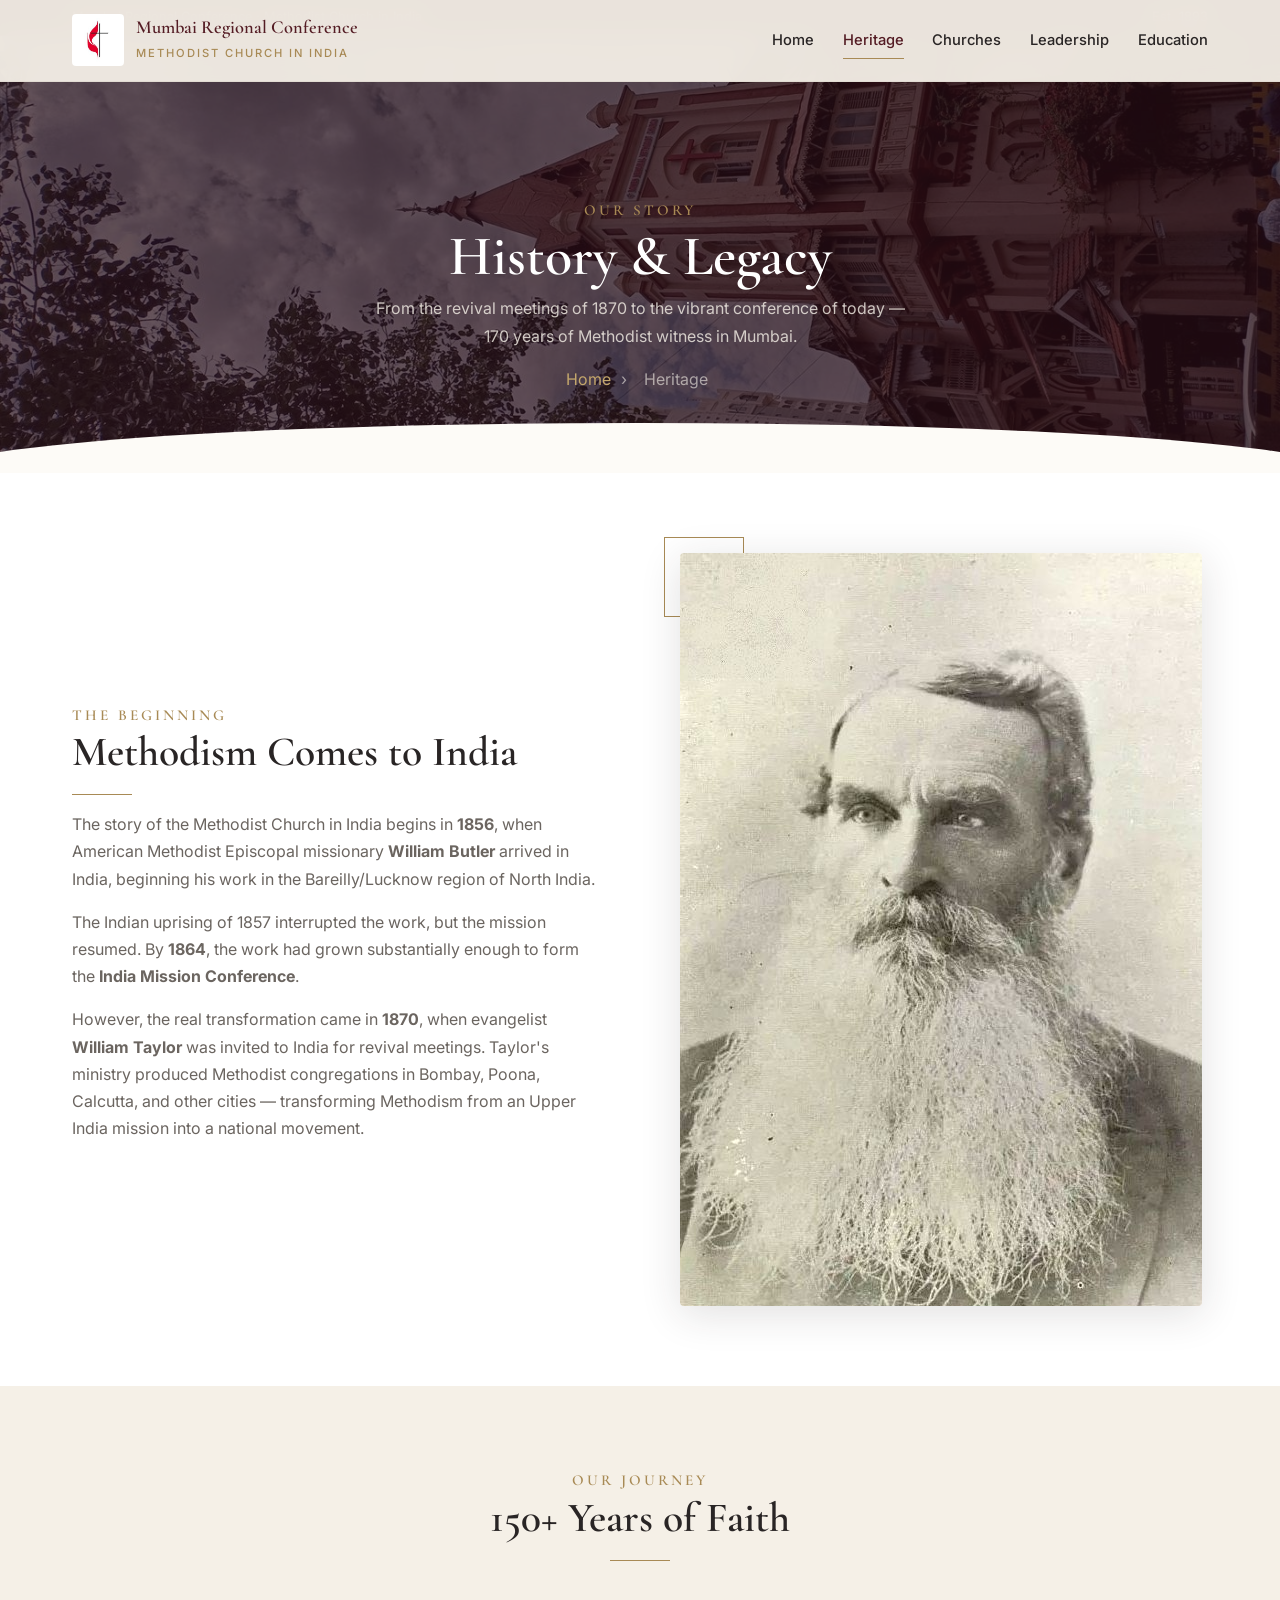
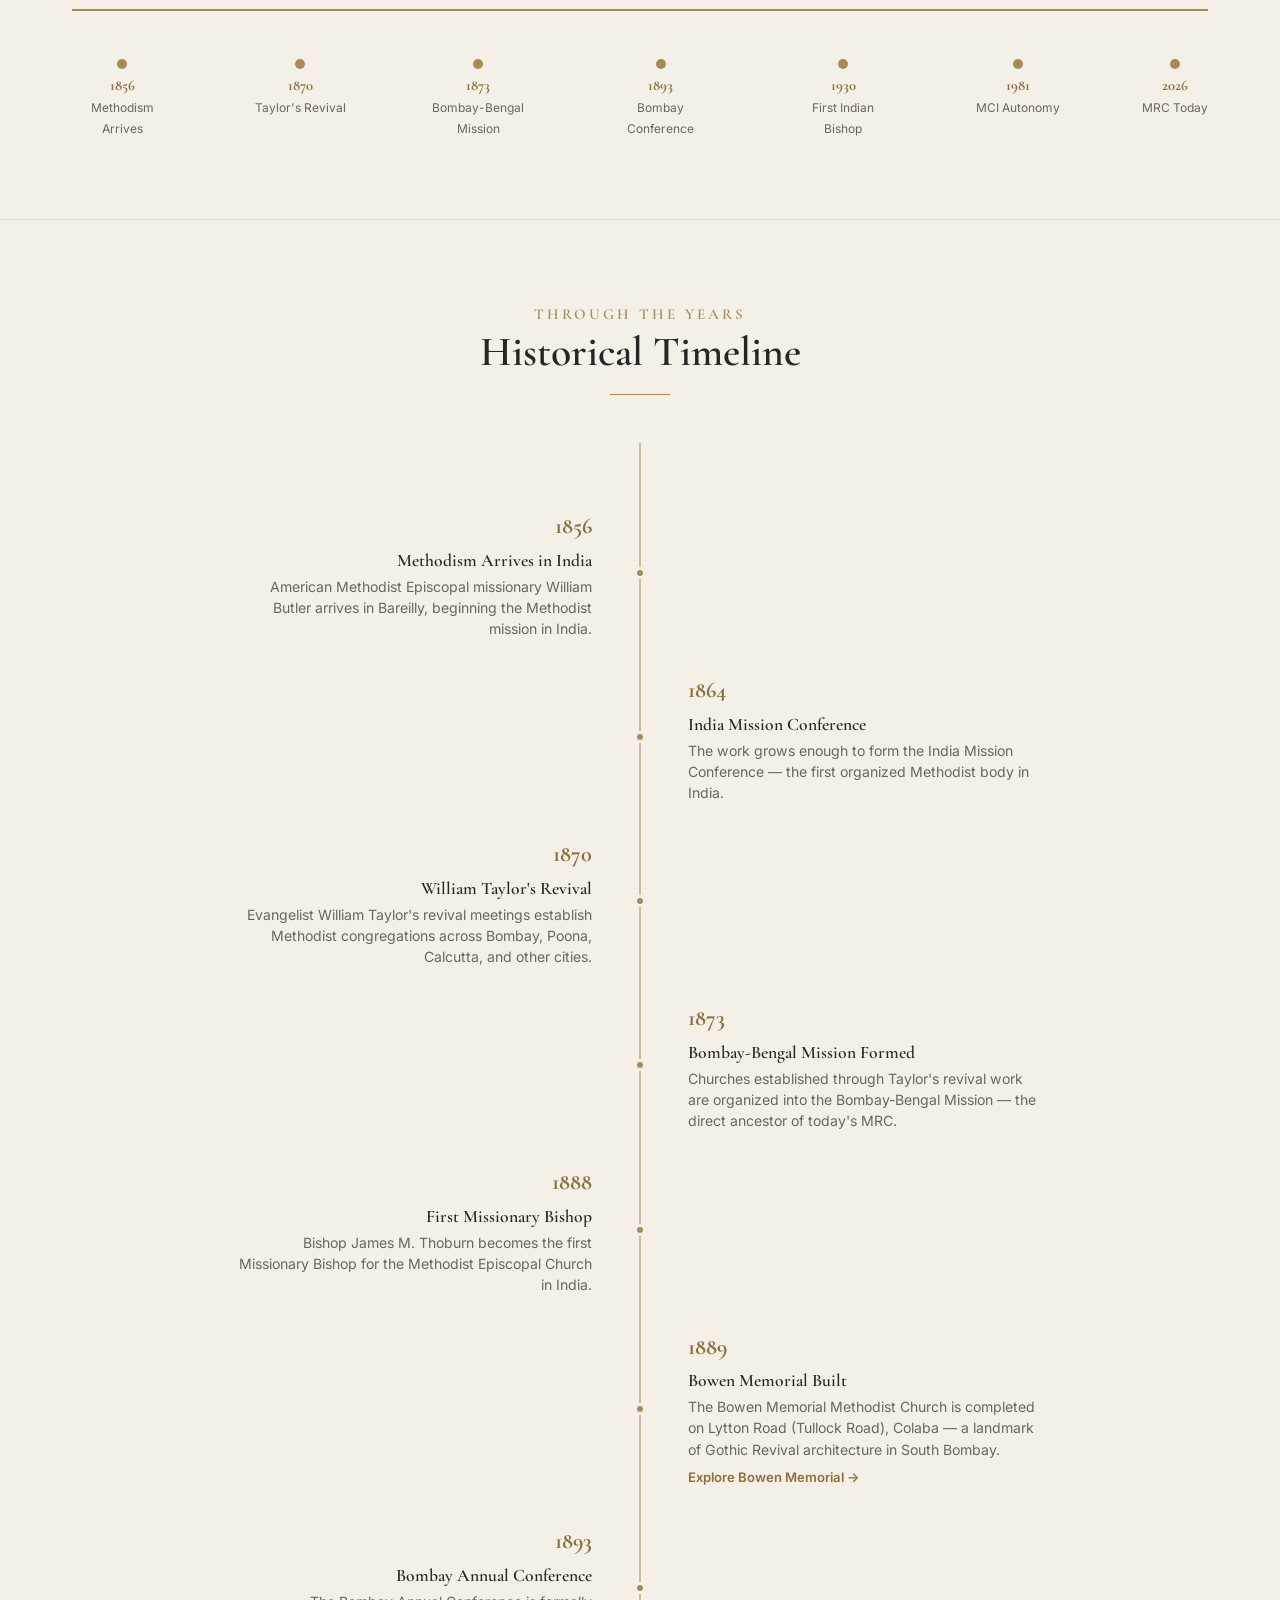
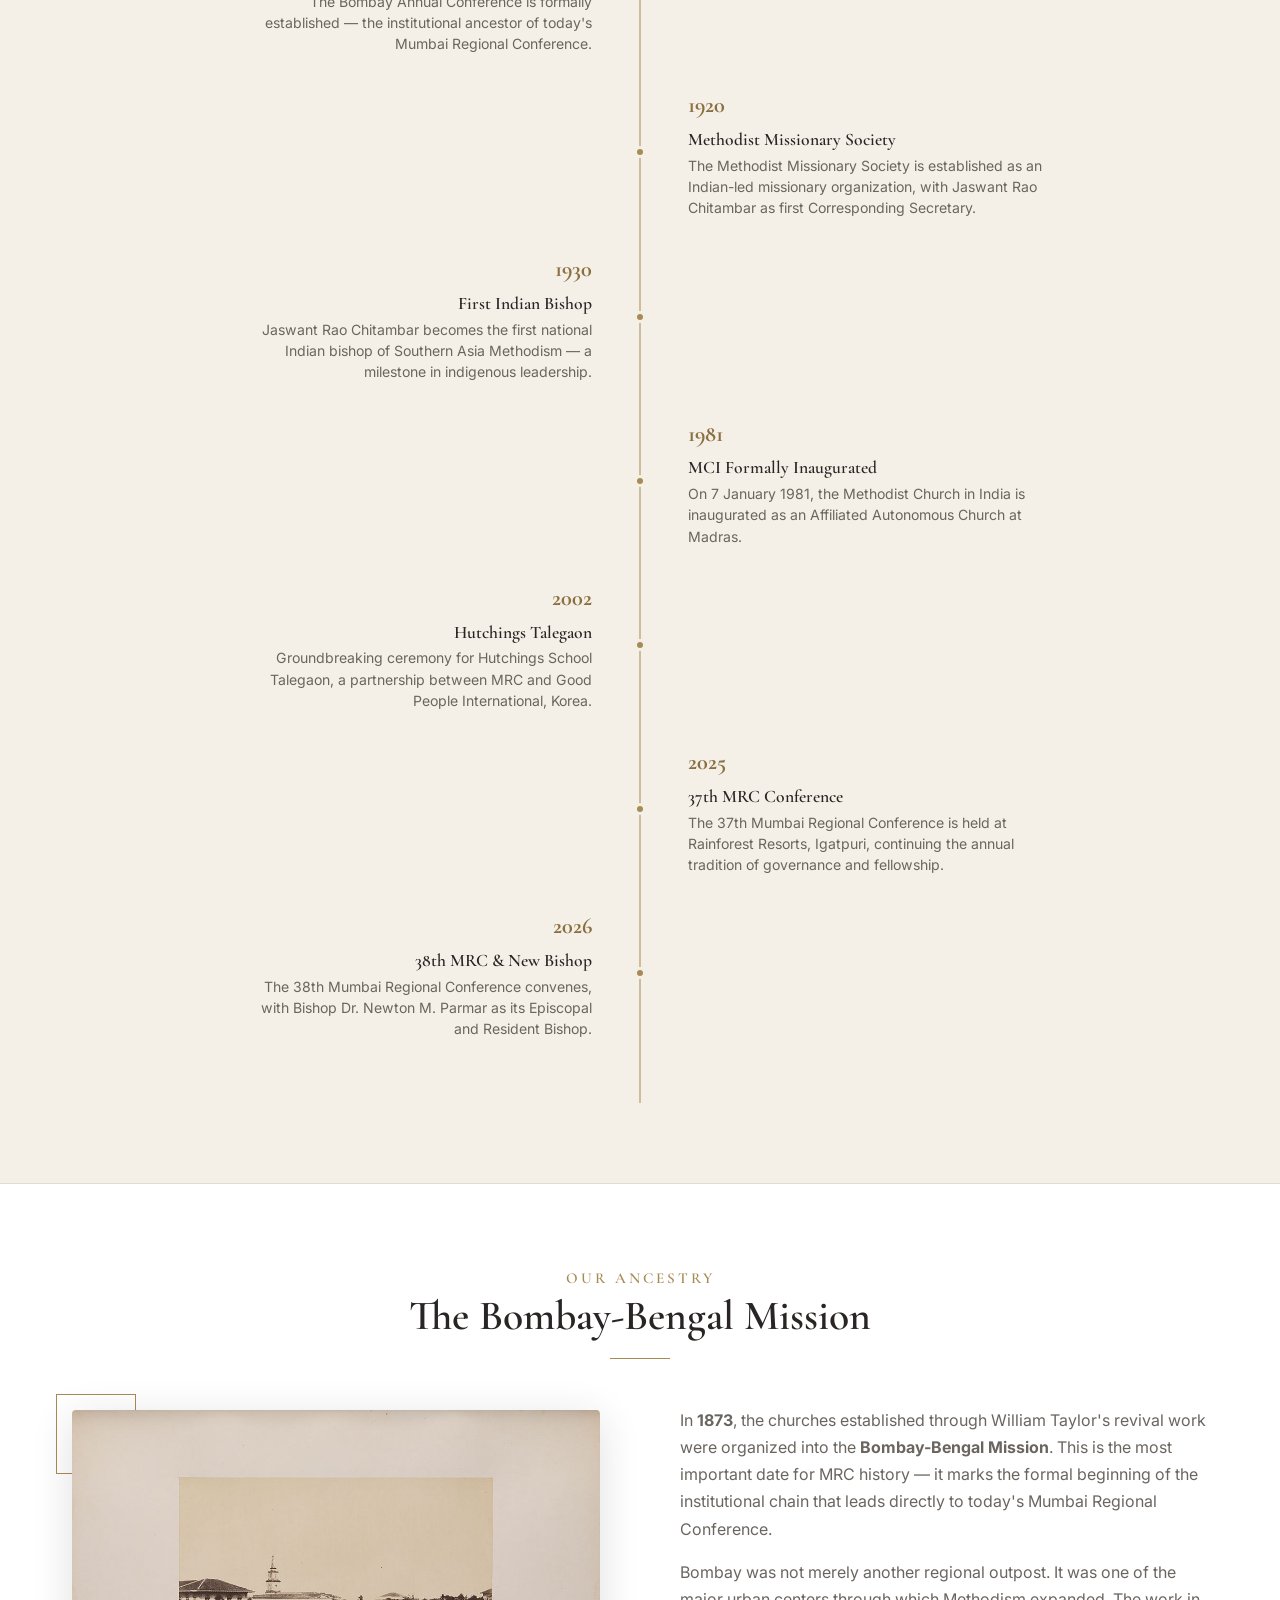
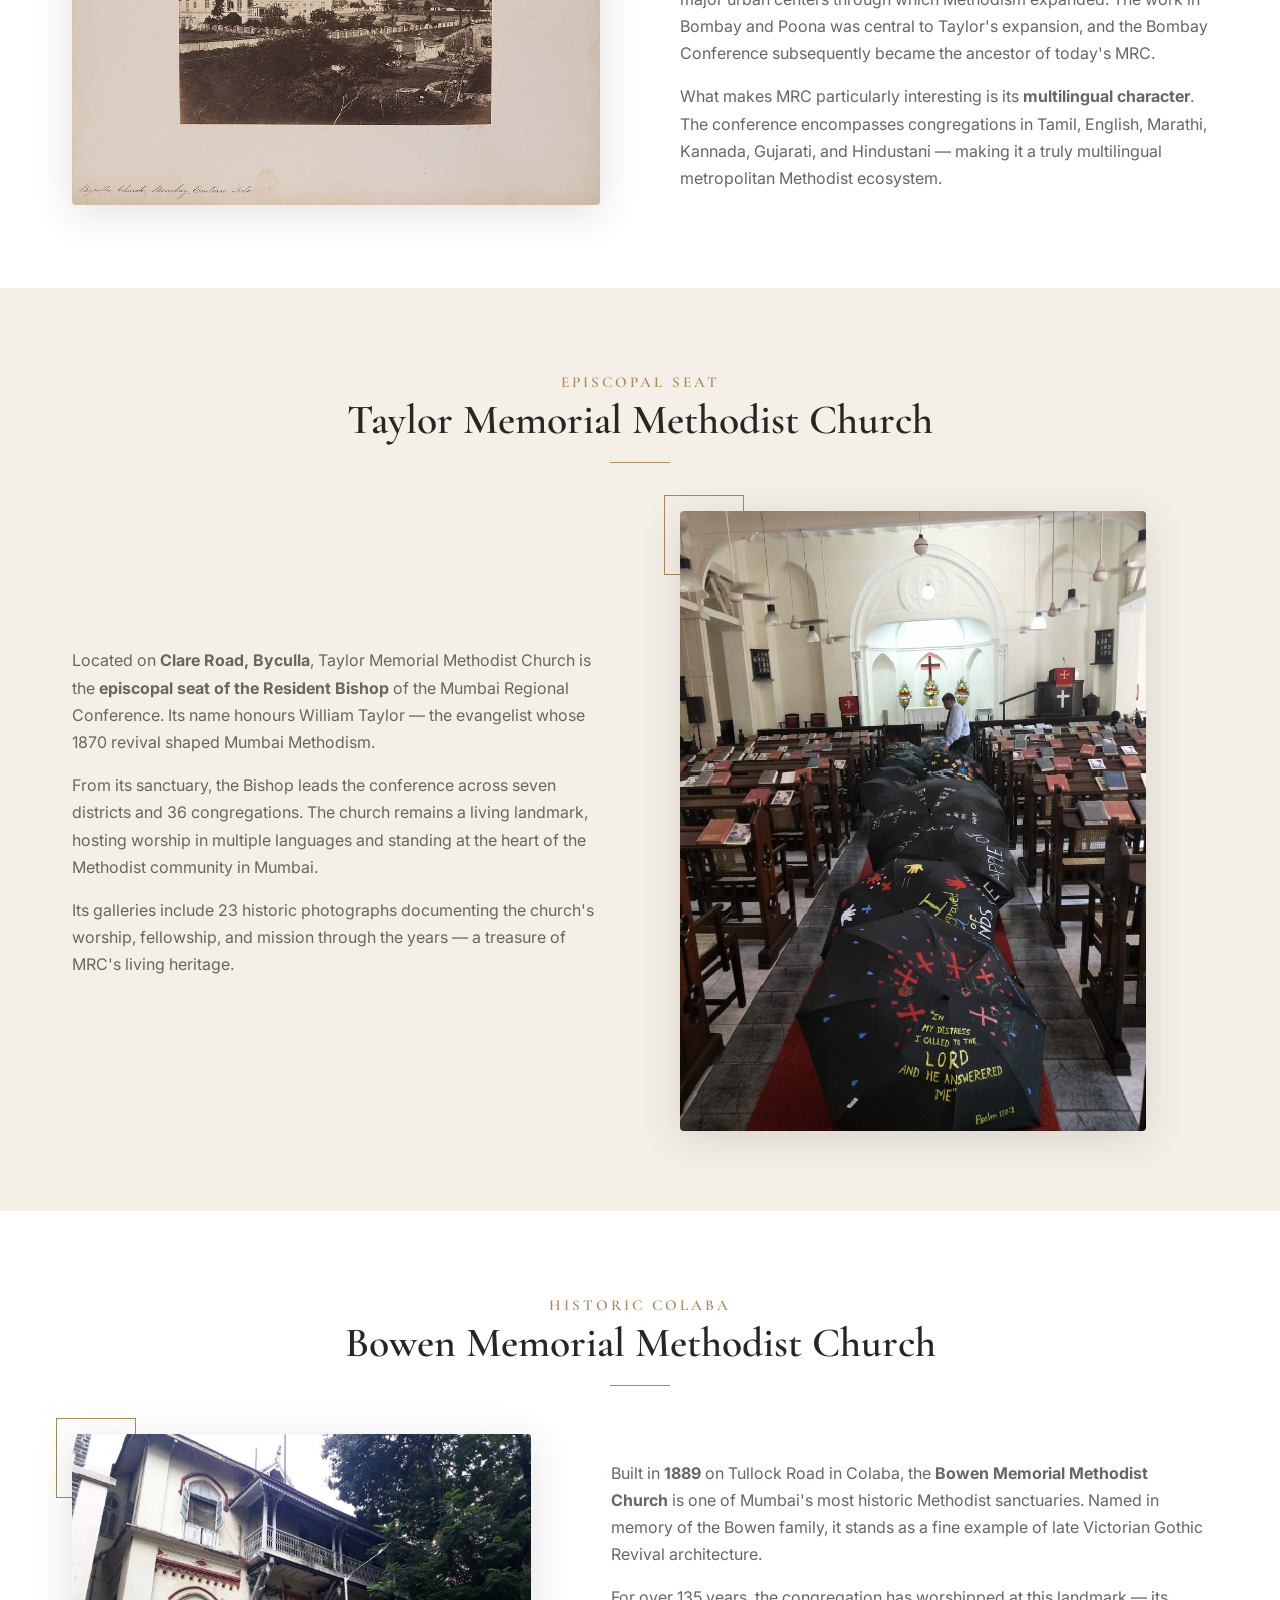
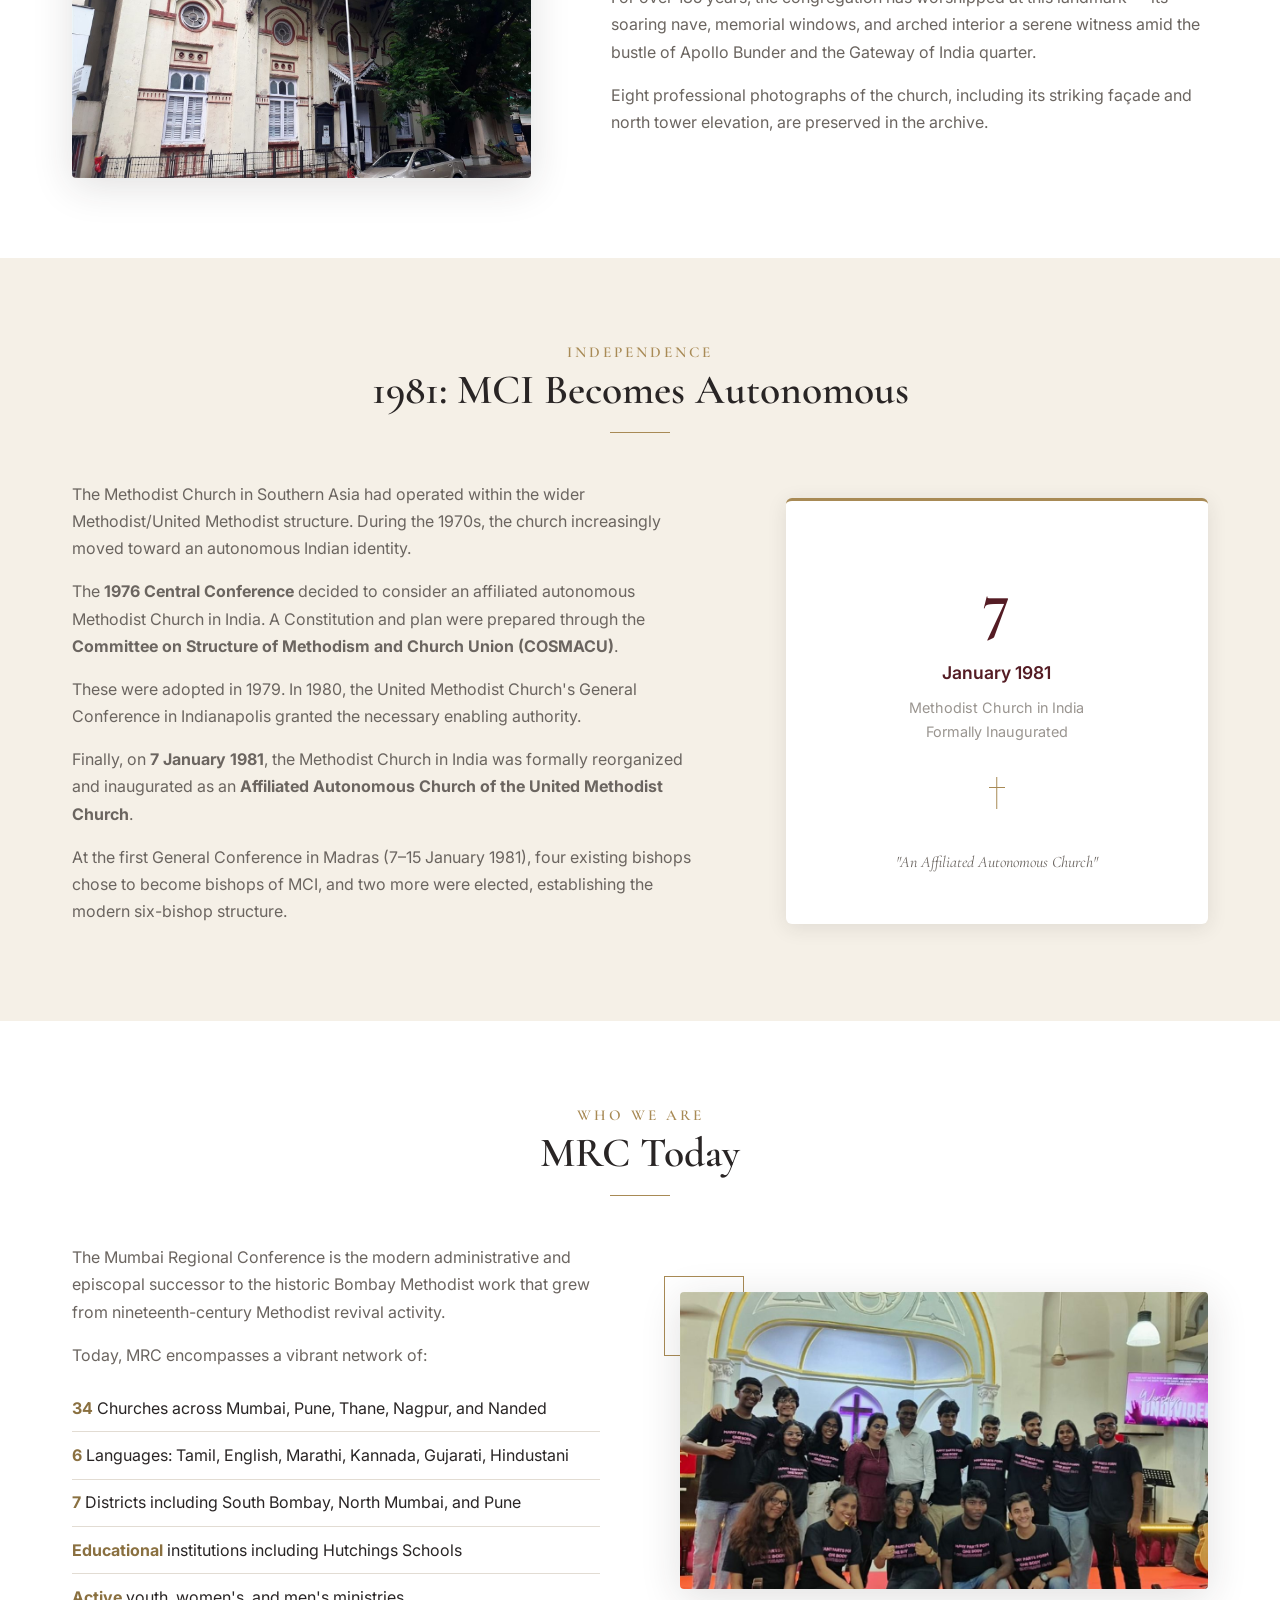
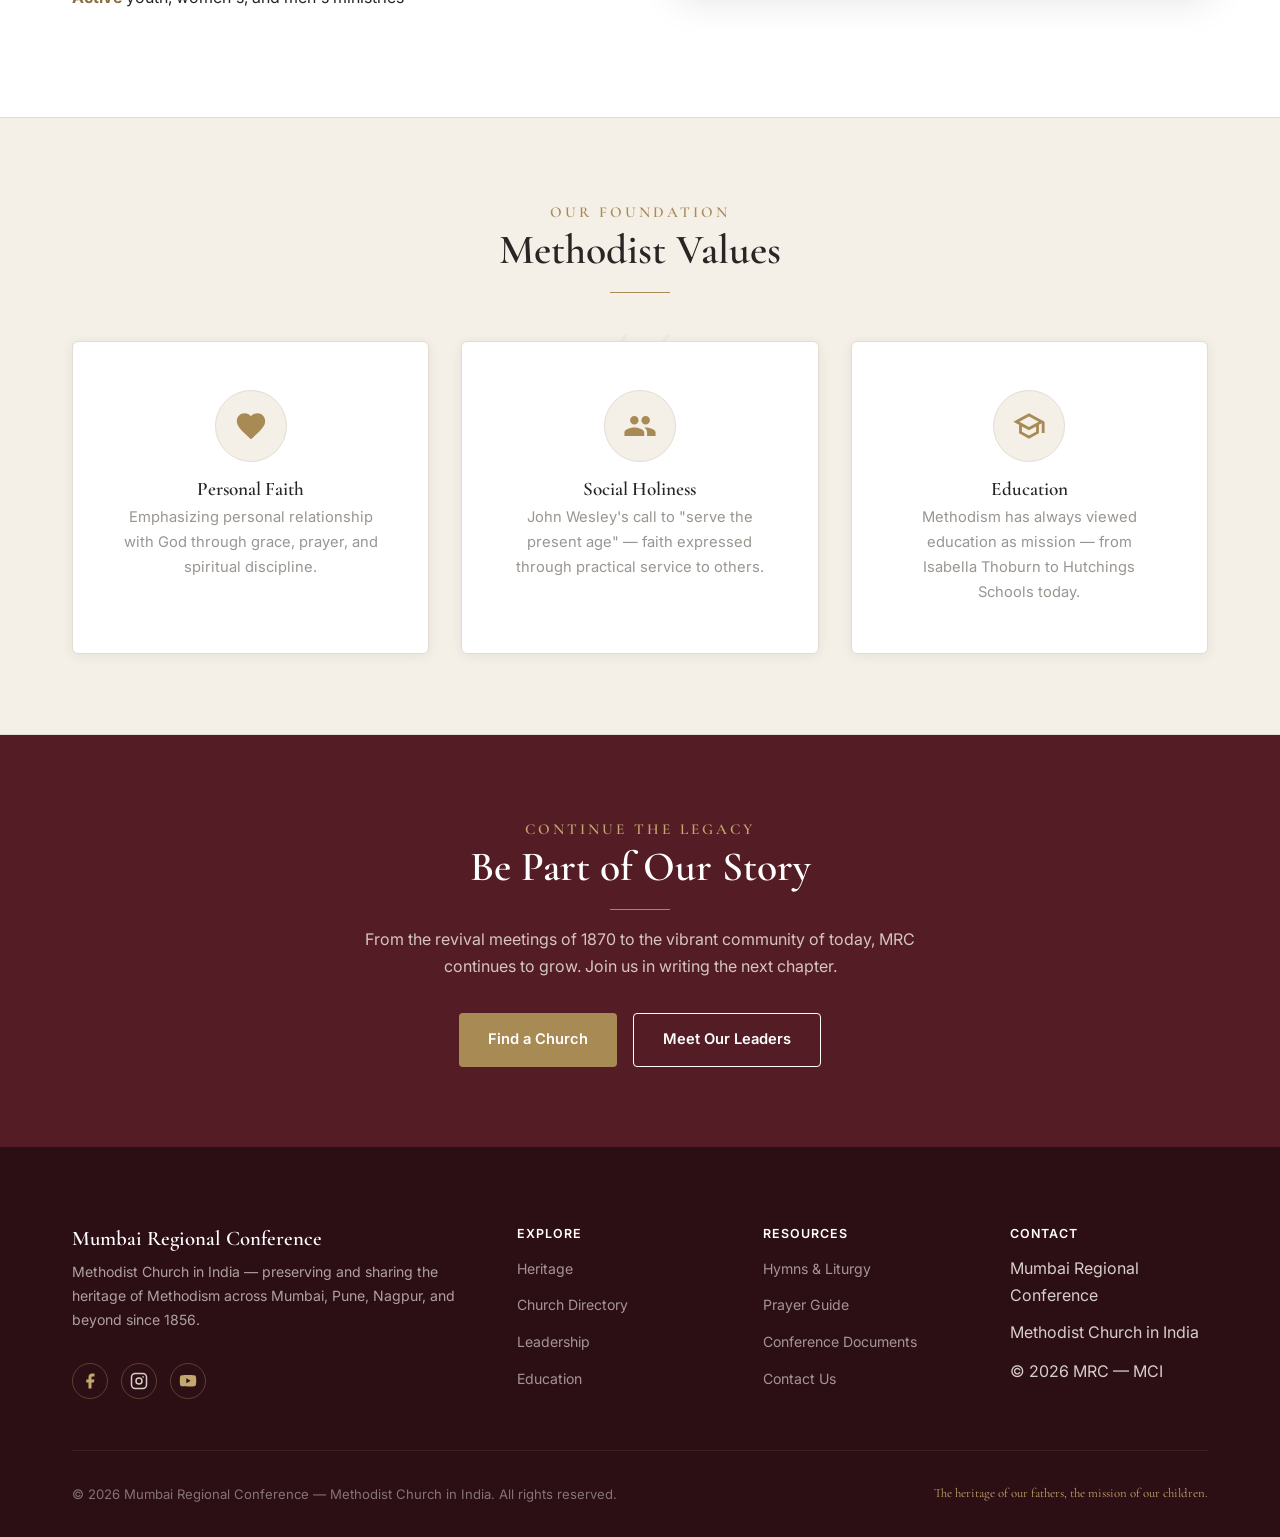
==== about.html @ 961c4d5f "Initial commit" ====
<!DOCTYPE html>
<html lang="en">
<head>
  <meta charset="UTF-8" />
  <meta name="viewport" content="width=device-width, initial-scale=1.0" />
  <meta name="description" content="The rich heritage of Methodism in Mumbai — from William Taylor's 1856 arrival to the modern Mumbai Regional Conference." />
  <title>Heritage — Mumbai Regional Conference</title>
  <link rel="icon" href="assets/logo.jpg" />
  <link rel="preconnect" href="https://fonts.googleapis.com" />
  <link rel="preconnect" href="https://fonts.gstatic.com" crossorigin />
  <link href="https://fonts.googleapis.com/css2?family=Cormorant+Garamond:ital,wght@0,400;0,600;0,700;1,400&family=Libre+Baskerville:ital,wght@0,400;0,700;1,400&family=Playfair+Display:wght@400;600;700&family=Inter:wght@300;400;500;600;700&family=Source+Sans+3:wght@300;400;600;700&display=swap" rel="stylesheet" />
  <link rel="stylesheet" href="css/style.css" />
</head>
<body>

  <!-- ===== TOP BAR ===== -->
  <div class="header-top">
    <div class="container">
      <span>Mumbai Regional Conference · Methodist Church in India</span>
      <span>Est. 1893</span>
    </div>
  </div>

  <!-- ===== HEADER / NAV ===== -->
  <header class="header">
    <div class="navbar">
      <div class="container">
        <a href="index.html" class="logo">
          <img src="assets/logo.jpg" alt="MRC Logo" />
          <div class="logo-text">
            <h1>Mumbai Regional Conference</h1>
            <span>Methodist Church in India</span>
          </div>
        </a>
        <nav class="nav-links">
          <a href="index.html">Home</a>
          <a href="about.html" class="active">Heritage</a>
          <a href="churches.html">Churches</a>
          <a href="leadership.html">Leadership</a>
          <a href="education.html">Education</a>
        </nav>
        <div class="menu-toggle" aria-label="Toggle navigation" role="button" tabindex="0">
          <span></span><span></span><span></span>
        </div>
      </div>
    </div>
  </header>

  <!-- ===== PAGE HEADER ===== -->
  <section class="page-header has-bg">
    <div class="page-header-bg">
      <img src="assets/images/wm-bowen-colaba.jpg" alt="Bowen Memorial, Colaba" />
    </div>
    <div class="container">
      <span class="section-subtitle">Our Story</span>
      <h1>History &amp; Legacy</h1>
      <p>From the revival meetings of 1870 to the vibrant conference of today — 170 years of Methodist witness in Mumbai.</p>
      <div class="breadcrumb">
        <a href="index.html">Home</a>
        <span>›</span>
        <span>Heritage</span>
      </div>
    </div>
  </section>

  <!-- ===== ORIGIN STORY ===== -->
  <section class="section-padding bg-white">
    <div class="container">
      <div class="about-preview">
        <div class="about-content slide-in-left">
          <span class="section-subtitle">The Beginning</span>
          <h2>Methodism Comes to India</h2>
          <div class="brass-line"></div>
          <p>The story of the Methodist Church in India begins in <strong>1856</strong>, when American Methodist Episcopal missionary <strong>William Butler</strong> arrived in India, beginning his work in the Bareilly/Lucknow region of North India.</p>
          <p>The Indian uprising of 1857 interrupted the work, but the mission resumed. By <strong>1864</strong>, the work had grown substantially enough to form the <strong>India Mission Conference</strong>.</p>
          <p>However, the real transformation came in <strong>1870</strong>, when evangelist <strong>William Taylor</strong> was invited to India for revival meetings. Taylor's ministry produced Methodist congregations in Bombay, Poona, Calcutta, and other cities — transforming Methodism from an Upper India mission into a national movement.</p>
        </div>
        <div class="about-image slide-in-right">
          <img src="assets/images/wm-william-taylor-1890.jpg" alt="Rev. William Taylor, 1890" onerror="this.src='assets/images/founder-william-taylor.jpg'" />
        </div>
      </div>
    </div>
  </section>

  <!-- ===== ANIMATED LEGACY LINE ===== -->
  <section class="section-padding" style="background: var(--ivory);">
    <div class="container">
      <div class="section-header text-center">
        <span class="section-subtitle">Our Journey</span>
        <h2>150+ Years of Faith</h2>
        <div class="brass-line centered"></div>
      </div>
      <div class="legacy-line-container">
        <div class="legacy-line"></div>
      </div>
      <div class="legacy-markers">
        <div class="legacy-marker"><div class="legacy-marker-dot"></div><div class="legacy-marker-year">1856</div><div class="legacy-marker-text">Methodism Arrives</div></div>
        <div class="legacy-marker"><div class="legacy-marker-dot"></div><div class="legacy-marker-year">1870</div><div class="legacy-marker-text">Taylor's Revival</div></div>
        <div class="legacy-marker"><div class="legacy-marker-dot"></div><div class="legacy-marker-year">1873</div><div class="legacy-marker-text">Bombay-Bengal Mission</div></div>
        <div class="legacy-marker"><div class="legacy-marker-dot"></div><div class="legacy-marker-year">1893</div><div class="legacy-marker-text">Bombay Conference</div></div>
        <div class="legacy-marker"><div class="legacy-marker-dot"></div><div class="legacy-marker-year">1930</div><div class="legacy-marker-text">First Indian Bishop</div></div>
        <div class="legacy-marker"><div class="legacy-marker-dot"></div><div class="legacy-marker-year">1981</div><div class="legacy-marker-text">MCI Autonomy</div></div>
        <div class="legacy-marker"><div class="legacy-marker-dot"></div><div class="legacy-marker-year">2026</div><div class="legacy-marker-text">MRC Today</div></div>
      </div>
    </div>
  </section>

  <!-- ===== HISTORICAL TIMELINE ===== -->
  <section class="timeline-section section-padding">
    <div class="container">
      <div class="section-header text-center">
        <span class="section-subtitle">Through The Years</span>
        <h2>Historical Timeline</h2>
        <div class="brass-line centered"></div>
      </div>
      <div class="timeline light">
        <div class="timeline-item">
          <div class="timeline-year">1856</div>
          <div class="timeline-content">
            <h3>Methodism Arrives in India</h3>
            <p>American Methodist Episcopal missionary William Butler arrives in Bareilly, beginning the Methodist mission in India.</p>
          </div>
        </div>
        <div class="timeline-item">
          <div class="timeline-year">1864</div>
          <div class="timeline-content">
            <h3>India Mission Conference</h3>
            <p>The work grows enough to form the India Mission Conference — the first organized Methodist body in India.</p>
          </div>
        </div>
        <div class="timeline-item">
          <div class="timeline-year">1870</div>
          <div class="timeline-content">
            <h3>William Taylor's Revival</h3>
            <p>Evangelist William Taylor's revival meetings establish Methodist congregations across Bombay, Poona, Calcutta, and other cities.</p>
          </div>
        </div>
        <div class="timeline-item">
          <div class="timeline-year">1873</div>
          <div class="timeline-content">
            <h3>Bombay-Bengal Mission Formed</h3>
            <p>Churches established through Taylor's revival work are organized into the Bombay-Bengal Mission — the direct ancestor of today's MRC.</p>
          </div>
        </div>
        <div class="timeline-item">
          <div class="timeline-year">1888</div>
          <div class="timeline-content">
            <h3>First Missionary Bishop</h3>
            <p>Bishop James M. Thoburn becomes the first Missionary Bishop for the Methodist Episcopal Church in India.</p>
          </div>
        </div>
        <div class="timeline-item">
          <div class="timeline-year">1889</div>
          <div class="timeline-content">
            <h3>Bowen Memorial Built</h3>
            <p>The Bowen Memorial Methodist Church is completed on Lytton Road (Tullock Road), Colaba — a landmark of Gothic Revival architecture in South Bombay.</p>
            <a class="bio-link" href="#bowen">Explore Bowen Memorial →</a>
          </div>
        </div>
        <div class="timeline-item">
          <div class="timeline-year">1893</div>
          <div class="timeline-content">
            <h3>Bombay Annual Conference</h3>
            <p>The Bombay Annual Conference is formally established — the institutional ancestor of today's Mumbai Regional Conference.</p>
          </div>
        </div>
        <div class="timeline-item">
          <div class="timeline-year">1920</div>
          <div class="timeline-content">
            <h3>Methodist Missionary Society</h3>
            <p>The Methodist Missionary Society is established as an Indian-led missionary organization, with Jaswant Rao Chitambar as first Corresponding Secretary.</p>
          </div>
        </div>
        <div class="timeline-item">
          <div class="timeline-year">1930</div>
          <div class="timeline-content">
            <h3>First Indian Bishop</h3>
            <p>Jaswant Rao Chitambar becomes the first national Indian bishop of Southern Asia Methodism — a milestone in indigenous leadership.</p>
          </div>
        </div>
        <div class="timeline-item">
          <div class="timeline-year">1981</div>
          <div class="timeline-content">
            <h3>MCI Formally Inaugurated</h3>
            <p>On 7 January 1981, the Methodist Church in India is inaugurated as an Affiliated Autonomous Church at Madras.</p>
          </div>
        </div>
        <div class="timeline-item">
          <div class="timeline-year">2002</div>
          <div class="timeline-content">
            <h3>Hutchings Talegaon</h3>
            <p>Groundbreaking ceremony for Hutchings School Talegaon, a partnership between MRC and Good People International, Korea.</p>
          </div>
        </div>
        <div class="timeline-item">
          <div class="timeline-year">2025</div>
          <div class="timeline-content">
            <h3>37th MRC Conference</h3>
            <p>The 37th Mumbai Regional Conference is held at Rainforest Resorts, Igatpuri, continuing the annual tradition of governance and fellowship.</p>
          </div>
        </div>
        <div class="timeline-item">
          <div class="timeline-year">2026</div>
          <div class="timeline-content">
            <h3>38th MRC &amp; New Bishop</h3>
            <p>The 38th Mumbai Regional Conference convenes, with Bishop Dr. Newton M. Parmar as its Episcopal and Resident Bishop.</p>
          </div>
        </div>
      </div>
    </div>
  </section>

  <!-- ===== BOMBAY-BENGAL MISSION ===== -->
  <section class="section-padding bg-white">
    <div class="container">
      <div class="section-header text-center">
        <span class="section-subtitle">Our Ancestry</span>
        <h2>The Bombay-Bengal Mission</h2>
        <div class="brass-line centered"></div>
      </div>
      <div class="about-preview">
        <div class="about-image slide-in-left">
          <img src="assets/images/central-methodist-bombay.jpg" alt="Historic Bombay Methodist Church" onerror="this.src='assets/images/church-building.svg'" />
        </div>
        <div class="about-content slide-in-right">
          <p>In <strong>1873</strong>, the churches established through William Taylor's revival work were organized into the <strong>Bombay-Bengal Mission</strong>. This is the most important date for MRC history — it marks the formal beginning of the institutional chain that leads directly to today's Mumbai Regional Conference.</p>
          <p>Bombay was not merely another regional outpost. It was one of the major urban centers through which Methodism expanded. The work in Bombay and Poona was central to Taylor's expansion, and the Bombay Conference subsequently became the ancestor of today's MRC.</p>
          <p>What makes MRC particularly interesting is its <strong>multilingual character</strong>. The conference encompasses congregations in Tamil, English, Marathi, Kannada, Gujarati, and Hindustani — making it a truly multilingual metropolitan Methodist ecosystem.</p>
        </div>
      </div>
    </div>
  </section>

  <!-- ===== TAYLOR MEMORIAL ===== -->
  <section class="section-padding" style="background: var(--ivory);">
    <div class="container">
      <div class="section-header text-center">
        <span class="section-subtitle">Episcopal Seat</span>
        <h2>Taylor Memorial Methodist Church</h2>
        <div class="brass-line centered"></div>
      </div>
      <div class="about-preview">
        <div class="about-content slide-in-left">
          <p>Located on <strong>Clare Road, Byculla</strong>, Taylor Memorial Methodist Church is the <strong>episcopal seat of the Resident Bishop</strong> of the Mumbai Regional Conference. Its name honours William Taylor — the evangelist whose 1870 revival shaped Mumbai Methodism.</p>
          <p>From its sanctuary, the Bishop leads the conference across seven districts and 36 congregations. The church remains a living landmark, hosting worship in multiple languages and standing at the heart of the Methodist community in Mumbai.</p>
          <p>Its galleries include 23 historic photographs documenting the church's worship, fellowship, and mission through the years — a treasure of MRC's living heritage.</p>
        </div>
        <div class="about-image slide-in-right">
          <img src="assets/images/taylor-gallery-01.jpg" alt="Taylor Memorial Methodist Church interior" />
        </div>
      </div>
    </div>
  </section>

  <!-- ===== BOWEN MEMORIAL ===== -->
  <section class="section-padding bg-white" id="bowen">
    <div class="container">
      <div class="section-header text-center">
        <span class="section-subtitle">Historic Colaba</span>
        <h2>Bowen Memorial Methodist Church</h2>
        <div class="brass-line centered"></div>
      </div>
      <div class="about-preview about-wide-image">
        <div class="about-image slide-in-left">
          <img src="assets/images/wm-bowen-01.jpg" alt="Bowen Memorial Church" onerror="this.src='assets/images/bowen-memorial-church.jpg'" />
        </div>
        <div class="about-content slide-in-right">
          <p>Built in <strong>1889</strong> on Tullock Road in Colaba, the <strong>Bowen Memorial Methodist Church</strong> is one of Mumbai's most historic Methodist sanctuaries. Named in memory of the Bowen family, it stands as a fine example of late Victorian Gothic Revival architecture.</p>
          <p>For over 135 years, the congregation has worshipped at this landmark — its soaring nave, memorial windows, and arched interior a serene witness amid the bustle of Apollo Bunder and the Gateway of India quarter.</p>
          <p>Eight professional photographs of the church, including its striking façade and north tower elevation, are preserved in the archive.</p>
        </div>
      </div>
    </div>
  </section>

  <!-- ===== AUTONOMY ===== -->
  <section class="section-padding" style="background: var(--ivory);">
    <div class="container">
      <div class="section-header text-center">
        <span class="section-subtitle">Independence</span>
        <h2>1981: MCI Becomes Autonomous</h2>
        <div class="brass-line centered"></div>
      </div>
      <div class="about-preview about-wide-content">
        <div class="about-content slide-in-left">
          <p>The Methodist Church in Southern Asia had operated within the wider Methodist/United Methodist structure. During the 1970s, the church increasingly moved toward an autonomous Indian identity.</p>
          <p>The <strong>1976 Central Conference</strong> decided to consider an affiliated autonomous Methodist Church in India. A Constitution and plan were prepared through the <strong>Committee on Structure of Methodism and Church Union (COSMACU)</strong>.</p>
          <p>These were adopted in 1979. In 1980, the United Methodist Church's General Conference in Indianapolis granted the necessary enabling authority.</p>
          <p>Finally, on <strong>7 January 1981</strong>, the Methodist Church in India was formally reorganized and inaugurated as an <strong>Affiliated Autonomous Church of the United Methodist Church</strong>.</p>
          <p>At the first General Conference in Madras (7–15 January 1981), four existing bishops chose to become bishops of MCI, and two more were elected, establishing the modern six-bishop structure.</p>
        </div>
        <div class="slide-in-right" style="text-align: center;">
          <div style="background: var(--white); padding: var(--spacing-lg); border-radius: 6px; box-shadow: var(--shadow-md); border-top: 3px solid var(--brass);">
            <div style="font-size: 4rem; color: var(--maroon); font-family: var(--font-heading); font-weight: 700;">7</div>
            <div style="font-size: 1.1rem; color: var(--maroon); font-weight: 600;">January 1981</div>
            <div style="color: var(--mid-gray); margin-top: 0.5rem; font-size: 0.9rem;">Methodist Church in India<br />Formally Inaugurated</div>
            <div class="decorative-cross" style="margin-top: var(--spacing-md);"></div>
            <div style="font-family: var(--font-accent); font-style: italic; color: var(--warm-gray); margin-top: var(--spacing-sm);">
              "An Affiliated Autonomous Church"
            </div>
          </div>
        </div>
      </div>
    </div>
  </section>

  <!-- ===== MRC IDENTITY ===== -->
  <section class="section-padding bg-white">
    <div class="container">
      <div class="section-header text-center">
        <span class="section-subtitle">Who We Are</span>
        <h2>MRC Today</h2>
        <div class="brass-line centered"></div>
      </div>
      <div class="about-preview">
        <div class="about-content slide-in-left">
          <p>The Mumbai Regional Conference is the modern administrative and episcopal successor to the historic Bombay Methodist work that grew from nineteenth-century Methodist revival activity.</p>
          <p>Today, MRC encompasses a vibrant network of:</p>
          <ul style="list-style: none; padding: 0; margin: var(--spacing-sm) 0;">
            <li style="padding: 0.6rem 0; border-bottom: 1px solid var(--light-border);">
              <strong style="color: var(--brass-dark);">34</strong> Churches across Mumbai, Pune, Thane, Nagpur, and Nanded
            </li>
            <li style="padding: 0.6rem 0; border-bottom: 1px solid var(--light-border);">
              <strong style="color: var(--brass-dark);">6</strong> Languages: Tamil, English, Marathi, Kannada, Gujarati, Hindustani
            </li>
            <li style="padding: 0.6rem 0; border-bottom: 1px solid var(--light-border);">
              <strong style="color: var(--brass-dark);">7</strong> Districts including South Bombay, North Mumbai, and Pune
            </li>
            <li style="padding: 0.6rem 0; border-bottom: 1px solid var(--light-border);">
              <strong style="color: var(--brass-dark);">Educational</strong> institutions including Hutchings Schools
            </li>
            <li style="padding: 0.6rem 0;">
              <strong style="color: var(--brass-dark);">Active</strong> youth, women's, and men's ministries
            </li>
          </ul>
        </div>
        <div class="about-image slide-in-right">
          <img src="assets/images/taylor-slide-wide-03.jpg" alt="MRC Worship Service" />
        </div>
      </div>
    </div>
  </section>

  <!-- ===== METHODIST VALUES ===== -->
  <section class="quote-section">
    <div class="container">
      <div class="section-header text-center">
        <span class="section-subtitle">Our Foundation</span>
        <h2>Methodist Values</h2>
        <div class="brass-line centered"></div>
      </div>
      <div class="features-grid" style="margin-top: var(--spacing-lg);">
        <div class="feature-card fade-in">
          <div class="feature-icon">
            <svg viewBox="0 0 24 24"><path d="M12 21.35l-1.45-1.32C5.4 15.36 2 12.28 2 8.5 2 5.42 4.42 3 7.5 3c1.74 0 3.41.81 4.5 2.09C13.09 3.81 14.76 3 16.5 3 19.58 3 22 5.42 22 8.5c0 3.78-3.4 6.86-8.55 11.54L12 21.35z"/></svg>
          </div>
          <h3>Personal Faith</h3>
          <p>Emphasizing personal relationship with God through grace, prayer, and spiritual discipline.</p>
        </div>
        <div class="feature-card fade-in">
          <div class="feature-icon">
            <svg viewBox="0 0 24 24"><path d="M16 11c1.66 0 2.99-1.34 2.99-3S17.66 5 16 5c-1.66 0-3 1.34-3 3s1.34 3 3 3zm-8 0c1.66 0 2.99-1.34 2.99-3S9.66 5 8 5C6.34 5 5 6.34 5 8s1.34 3 3 3zm0 2c-2.33 0-7 1.17-7 3.5V19h14v-2.5c0-2.33-4.67-3.5-7-3.5zm8 0c-.29 0-.62.02-.97.05 1.16.84 1.97 1.97 1.97 3.45V19h6v-2.5c0-2.33-4.67-3.5-7-3.5z"/></svg>
          </div>
          <h3>Social Holiness</h3>
          <p>John Wesley's call to "serve the present age" — faith expressed through practical service to others.</p>
        </div>
        <div class="feature-card fade-in">
          <div class="feature-icon">
            <svg viewBox="0 0 24 24"><path d="M12 3L1 9l4 2.18v6L12 21l7-3.82v-6l2-1.09V17h2V9L12 3zm6.82 6L12 12.72 5.18 9 12 5.28 18.82 9zM17 15.99l-5 2.73-5-2.73v-3.72L12 15l5-2.73v3.72z"/></svg>
          </div>
          <h3>Education</h3>
          <p>Methodism has always viewed education as mission — from Isabella Thoburn to Hutchings Schools today.</p>
        </div>
      </div>
    </div>
  </section>

  <!-- ===== CALL TO ACTION ===== -->
  <section class="section-padding" style="background: var(--maroon); text-align: center;">
    <div class="container">
      <span class="section-subtitle" style="color: var(--brass-light);">Continue The Legacy</span>
      <h2 style="color: var(--white);">Be Part of Our Story</h2>
      <div style="width: 60px; height: 1px; background: var(--brass); margin: var(--spacing-sm) auto;"></div>
      <p style="max-width: 600px; margin: var(--spacing-sm) auto var(--spacing-md); color: rgba(245,240,231,0.8);">
        From the revival meetings of 1870 to the vibrant community of today, MRC continues to grow. Join us in writing the next chapter.
      </p>
      <div style="display: flex; gap: 1rem; justify-content: center; flex-wrap: wrap;">
        <a href="churches.html" class="btn btn-brass">Find a Church</a>
        <a href="leadership.html" class="btn btn-secondary" style="border-color: var(--white); color: var(--white);">Meet Our Leaders</a>
      </div>
    </div>
  </section>

  <!-- ===== FOOTER ===== -->
  <footer class="footer">
    <div class="container">
      <div class="footer-grid">
        <div class="footer-brand">
          <h3>Mumbai Regional Conference</h3>
          <p>Methodist Church in India — preserving and sharing the heritage of Methodism across Mumbai, Pune, Nagpur, and beyond since 1856.</p>
          <div class="footer-social">
            <a href="#" aria-label="Facebook"><svg viewBox="0 0 24 24"><path d="M18 2h-3a5 5 0 00-5 5v3H7v4h3v8h4v-8h3l1-4h-4V7a1 1 0 011-1h3z"/></svg></a>
            <a href="#" aria-label="Instagram"><svg viewBox="0 0 24 24"><rect x="2" y="2" width="20" height="20" rx="5" ry="5" fill="none" stroke="currentColor" stroke-width="2"/><circle cx="12" cy="12" r="4" fill="none" stroke="currentColor" stroke-width="2"/><circle cx="17.5" cy="6.5" r="1.2"/></svg></a>
            <a href="#" aria-label="YouTube"><svg viewBox="0 0 24 24"><path d="M22.54 6.42a2.78 2.78 0 00-1.94-2C18.88 4 12 4 12 4s-6.88 0-8.6.46a2.78 2.78 0 00-1.94 2A29 29 0 001 11.75a29 29 0 00.46 5.33A2.78 2.78 0 003.4 19.1c1.72.46 8.6.46 8.6.46s6.88 0 8.6-.46a2.78 2.78 0 001.94-2 29 29 0 00.46-5.25 29 29 0 00-.46-5.43zM9.75 15.02V8.48l5.75 3.27-5.75 3.27z"/></svg></a>
          </div>
        </div>
        <div class="footer-links">
          <h4>Explore</h4>
          <ul>
            <li><a href="about.html">Heritage</a></li>
            <li><a href="churches.html">Church Directory</a></li>
            <li><a href="leadership.html">Leadership</a></li>
            <li><a href="education.html">Education</a></li>
          </ul>
        </div>
        <div class="footer-links">
          <h4>Resources</h4>
          <ul>
            <li><a href="#">Hymns &amp; Liturgy</a></li>
            <li><a href="#">Prayer Guide</a></li>
            <li><a href="#">Conference Documents</a></li>
            <li><a href="#">Contact Us</a></li>
          </ul>
        </div>
        <div class="footer-links">
          <h4>Contact</h4>
          <ul>
            <li>Mumbai Regional Conference</li>
            <li>Methodist Church in India</li>
            <li style="margin-top: 0.8rem;">© 2026 MRC — MCI</li>
          </ul>
        </div>
      </div>
      <div class="footer-bottom">
        <p>© 2026 Mumbai Regional Conference — Methodist Church in India. All rights reserved.</p>
        <p style="font-family: var(--font-accent); color: var(--brass-light); font-size: 0.8rem;">The heritage of our fathers, the mission of our children.</p>
      </div>
    </div>
  </footer>

  <script src="js/main.js"></script>
</body>
</html>
---- css/style.css ----
/* ============================================
   MUMBAI REGIONAL CONFERENCE - MCI
   Heritage Methodist — Modern Editorial
   Deep maroon · Warm ivory · Muted brass · Charcoal
   ============================================ */

/* CSS Variables */
:root {
  --maroon: #541C24;
  --maroon-dark: #3B1420;
  --maroon-darker: #2C0E15;
  --ivory: #F5F0E7;
  --ivory-warm: #FDFBF7;
  --brass: #A88A55;
  --brass-light: #C4A76C;
  --brass-dark: #8A7040;
  --charcoal: #292525;
  --warm-gray: #6B6560;
  --mid-gray: #9A9590;
  --light-border: #E2DCD3;
  --white: #ffffff;

  /* Typography */
  --font-heading: 'Cormorant Garamond', 'Libre Baskerville', Georgia, serif;
  --font-body: 'Inter', 'Source Sans 3', -apple-system, BlinkMacSystemFont, 'Segoe UI', sans-serif;
  --font-accent: 'Cormorant Garamond', Georgia, serif;

  /* Spacing */
  --spacing-xs: 0.5rem;
  --spacing-sm: 1rem;
  --spacing-md: 2rem;
  --spacing-lg: 3rem;
  --spacing-xl: 5rem;

  /* Shadows */
  --shadow-sm: 0 2px 8px rgba(41,37,37,0.06);
  --shadow-md: 0 4px 20px rgba(41,37,37,0.1);
  --shadow-lg: 0 8px 40px rgba(41,37,37,0.14);
  --shadow-card: 0 2px 12px rgba(41,37,37,0.07);

  /* Transitions */
  --transition-fast: 0.2s ease;
  --transition-smooth: 0.4s cubic-bezier(0.25, 0.46, 0.45, 0.94);
}

/* ============================================
   RESET & BASE
   ============================================ */
*, *::before, *::after { box-sizing: border-box; margin: 0; padding: 0; }
html { scroll-behavior: smooth; font-size: 16px; overflow-x: hidden; }
body {
  font-family: var(--font-body);
  color: var(--charcoal);
  background: var(--ivory-warm);
  line-height: 1.7;
  overflow-x: hidden;
}
img { max-width: 100%; height: auto; display: block; }
a { text-decoration: none; color: inherit; transition: var(--transition-fast); }
ul, ol { list-style: none; }

/* ============================================
   TYPOGRAPHY
   ============================================ */
h1, h2, h3, h4, h5, h6 {
  font-family: var(--font-heading);
  font-weight: 600;
  line-height: 1.2;
  color: var(--charcoal);
}
h1 { font-size: clamp(2.2rem, 4.5vw, 3.5rem); }
h2 { font-size: clamp(1.8rem, 3.5vw, 2.6rem); }
h3 { font-size: clamp(1.3rem, 2.5vw, 1.7rem); }
h4 { font-size: clamp(1.1rem, 2vw, 1.3rem); }

.section-subtitle {
  font-family: var(--font-accent);
  font-size: 0.95rem;
  color: var(--brass);
  text-transform: uppercase;
  letter-spacing: 3px;
  margin-bottom: var(--spacing-sm);
  font-weight: 600;
}

/* ============================================
   UTILITY CLASSES
   ============================================ */
.container {
  width: 100%;
  max-width: 1200px;
  margin: 0 auto;
  padding: 0 var(--spacing-md);
}
.section-padding { padding: var(--spacing-xl) 0; }
.text-center { text-align: center; }
.bg-cream { background-color: var(--ivory); }
.bg-white { background-color: var(--white); }
.bg-primary { background-color: var(--maroon); }

/* Brass line — editorial divider */
.brass-line {
  width: 60px;
  height: 1px;
  background: var(--brass);
  margin: var(--spacing-sm) 0;
}
.brass-line.centered { margin-left: auto; margin-right: auto; }

/* Legacy gold divider (backward compat) */
.gold-divider {
  width: 60px;
  height: 1px;
  background: var(--brass);
  margin: var(--spacing-sm) auto;
}

/* Decorative cross (legacy compat) */
.decorative-cross {
  display: inline-block;
  width: 32px;
  height: 32px;
  position: relative;
  margin: var(--spacing-sm) auto;
}
.decorative-cross::before,
.decorative-cross::after {
  content: '';
  position: absolute;
  background: var(--brass);
}
.decorative-cross::before {
  width: 1.5px;
  height: 100%;
  left: 50%;
  transform: translateX(-50%);
}
.decorative-cross::after {
  width: 50%;
  height: 1.5px;
  top: 32%;
  left: 50%;
  transform: translateX(-50%);
}

/* ============================================
   HEADER & NAVIGATION
   ============================================ */
.header {
  position: fixed;
  top: 0;
  left: 0;
  right: 0;
  z-index: 1000;
  transition: var(--transition-smooth);
}
.header-top {
  background: var(--maroon-darker);
  padding: 0.4rem 0;
  font-size: 0.8rem;
  color: var(--light-border);
  border-bottom: 1px solid rgba(168,138,85,0.15);
}
.header-top .container {
  display: flex;
  justify-content: space-between;
  align-items: center;
}
.header-top a { color: var(--brass-light); }
.header-top a:hover { color: var(--brass); }

.navbar {
  padding: 0.9rem 0;
  background: rgba(245,240,231,0.95);
  backdrop-filter: blur(12px);
  border-bottom: 1px solid var(--light-border);
  transition: var(--transition-smooth);
}
.header.scrolled .navbar {
  box-shadow: var(--shadow-sm);
}
.navbar .container {
  display: flex;
  justify-content: space-between;
  align-items: center;
}
.logo {
  display: flex;
  align-items: center;
  gap: 0.75rem;
}
.logo img { height: 52px; width: auto; border-radius: 4px; }
.logo-text h1 {
  font-size: 1.15rem;
  color: var(--maroon);
  margin-bottom: 0;
  line-height: 1.2;
}
.logo-text span {
  font-size: 0.7rem;
  color: var(--brass);
  letter-spacing: 2px;
  text-transform: uppercase;
  font-family: var(--font-body);
  font-weight: 500;
}
.nav-links {
  display: flex;
  gap: 1.8rem;
  align-items: center;
}
.nav-links a {
  color: var(--charcoal);
  font-weight: 500;
  font-size: 0.92rem;
  position: relative;
  padding: 0.4rem 0;
}
.nav-links a::after {
  content: '';
  position: absolute;
  bottom: 0;
  left: 0;
  width: 0;
  height: 1.5px;
  background: var(--brass);
  transition: var(--transition-smooth);
}
.nav-links a:hover::after,
.nav-links a.active::after { width: 100%; }
.nav-links a:hover { color: var(--maroon); }
.nav-links a.active { color: var(--maroon); }

/* Mobile menu */
.menu-toggle {
  display: none;
  flex-direction: column;
  gap: 5px;
  cursor: pointer;
  padding: 8px;
}
.menu-toggle span {
  width: 24px;
  height: 2px;
  background: var(--charcoal);
  transition: var(--transition-fast);
}
.menu-toggle.active span:nth-child(1) { transform: rotate(45deg) translate(5px, 5px); }
.menu-toggle.active span:nth-child(2) { opacity: 0; }
.menu-toggle.active span:nth-child(3) { transform: rotate(-45deg) translate(7px, -6px); }

/* ============================================
   HERO — Editorial Split Layout
   ============================================ */
.hero {
  min-height: 100vh;
  display: flex;
  position: relative;
  overflow: hidden;
  background: var(--ivory);
}
.hero.has-bg-image {
  /* Legacy compat for old overlay hero — now uses editorial layout */
}
.hero-bg-image {
  display: none; /* Replaced by editorial image */
}
.hero-content {
  display: none; /* Replaced by editorial panel */
}

/* Editorial hero (new) */
.hero-editorial {
  min-height: 100vh;
  display: flex;
  position: relative;
  overflow: hidden;
  background: var(--ivory);
}
.hero-editorial-image {
  position: absolute;
  inset: 0;
  width: 100%;
  height: 100%;
  overflow: hidden;
}
.hero-editorial-image img {
  width: 100%;
  height: 100%;
  object-fit: cover;
  filter: saturate(0.8) brightness(0.95);
}
.hero-carousel .hero-slide {
  position: absolute;
  inset: 0;
  opacity: 0;
  transition: opacity 1.4s ease;
}
.hero-carousel .hero-slide.active {
  opacity: 1;
}
.hero-carousel .hero-slide img {
  transform-origin: left center;
  will-change: transform;
}
.hero-carousel .hero-slide.active img {
  animation: heroPanRight 16s linear forwards;
}
@keyframes heroPanRight {
  from { transform: scale(1.12) translateX(-2.5%); }
  to { transform: scale(1.12) translateX(2.5%); }
}
.hero-editorial-panel {
  position: relative;
  z-index: 1;
  width: min(46%, 600px);
  display: flex;
  flex-direction: column;
  justify-content: center;
  align-items: flex-start;
  padding: var(--spacing-xl);
  background: linear-gradient(to right, rgba(28,12,18,0.94) 0%, rgba(28,12,18,0.6) 55%, rgba(28,12,18,0) 100%);
}
.hero-editorial-panel::before {
  content: '';
  position: absolute;
  left: 0;
  top: 12%;
  bottom: 12%;
  width: 1px;
  background: var(--brass);
}
.hero-editorial-badge {
  display: inline-block;
  font-family: var(--font-body);
  font-size: 0.78rem;
  color: var(--brass-light);
  text-transform: uppercase;
  letter-spacing: 3px;
  font-weight: 600;
  margin-bottom: var(--spacing-sm);
}
.hero-editorial-panel h1 {
  color: var(--ivory);
  margin-bottom: var(--spacing-sm);
  font-size: clamp(2.4rem, 4.5vw, 3.6rem);
}
.hero-editorial-tagline {
  font-family: var(--font-heading);
  font-size: clamp(1.1rem, 2vw, 1.5rem);
  color: rgba(255,255,255,0.82);
  margin-bottom: var(--spacing-md);
  font-style: italic;
  line-height: 1.6;
}
.hero-editorial-small {
  font-size: 0.88rem;
  color: rgba(255,255,255,0.65);
  margin-bottom: var(--spacing-lg);
  max-width: 380px;
}
.hero-editorial-buttons {
  display: flex;
  gap: 1rem;
  flex-wrap: wrap;
}
.hero-editorial-panel .btn-secondary {
  color: var(--white);
  border-color: rgba(255,255,255,0.7);
}
.hero-editorial-panel .btn-secondary:hover {
  background: var(--white);
  color: var(--maroon);
}

/* Buttons */
.btn {
  display: inline-flex;
  align-items: center;
  gap: 0.5rem;
  padding: 0.85rem 1.8rem;
  border-radius: 4px;
  font-weight: 600;
  font-size: 0.92rem;
  transition: var(--transition-smooth);
  cursor: pointer;
  border: none;
  font-family: var(--font-body);
}
.btn-primary {
  background: var(--maroon);
  color: var(--white);
}
.btn-primary:hover {
  background: var(--maroon-dark);
  transform: translateY(-2px);
  box-shadow: 0 4px 16px rgba(84,28,36,0.25);
}
.btn-secondary {
  background: transparent;
  color: var(--charcoal);
  border: 1.5px solid var(--charcoal);
}
.btn-secondary:hover {
  background: var(--charcoal);
  color: var(--white);
}
.btn-outline {
  background: transparent;
  color: var(--maroon);
  border: 1.5px solid var(--maroon);
}
.btn-outline:hover {
  background: var(--maroon);
  color: var(--white);
}
.btn-brass {
  background: var(--brass);
  color: var(--white);
}
.btn-brass:hover {
  background: var(--brass-dark);
  transform: translateY(-2px);
}

/* Scroll indicator */
.scroll-indicator {
  position: absolute;
  bottom: 30px;
  left: 50%;
  transform: translateX(-50%);
  animation: gentleBounce 3s ease-in-out infinite;
  z-index: 5;
}
@keyframes gentleBounce {
  0%,100% { transform: translateX(-50%) translateY(0); }
  50% { transform: translateX(-50%) translateY(-6px); }
}
.scroll-indicator svg { width: 24px; height: 24px; fill: var(--brass); }

/* ============================================
   STATS BAR
   ============================================ */
.stats-bar {
  background: var(--white);
  padding: var(--spacing-lg) 0;
  border-top: 1px solid var(--light-border);
  border-bottom: 1px solid var(--light-border);
  position: relative;
  z-index: 10;
}
.stats-grid {
  display: grid;
  grid-template-columns: repeat(4, 1fr);
  gap: var(--spacing-md);
  text-align: center;
}
.stat-item { padding: var(--spacing-xs); }
.stat-number {
  font-family: var(--font-heading);
  font-size: clamp(2rem, 4vw, 2.8rem);
  color: var(--maroon);
  font-weight: 700;
}
.stat-label {
  font-size: 0.85rem;
  color: var(--mid-gray);
  margin-top: 0.3rem;
  text-transform: uppercase;
  letter-spacing: 1px;
}

/* ============================================
   SECTION STYLES
   ============================================ */
.section-header {
  text-align: center;
  margin-bottom: var(--spacing-lg);
}
.section-header h2 { margin-bottom: 0.3rem; }

/* ============================================
   ABOUT / HERITAGE PREVIEW
   ============================================ */
.about-preview {
  display: grid;
  grid-template-columns: 1fr 1fr;
  gap: var(--spacing-xl);
  align-items: center;
}
.about-image { position: relative; }
.about-image img {
  border-radius: 4px;
  box-shadow: var(--shadow-lg);
}
.about-image::before {
  content: '';
  position: absolute;
  top: -16px;
  left: -16px;
  width: 80px;
  height: 80px;
  border: 1px solid var(--brass);
  z-index: -1;
}
.about-content h2 { margin-bottom: var(--spacing-sm); }
.about-content p {
  color: var(--warm-gray);
  margin-bottom: var(--spacing-sm);
  font-size: 1rem;
}

/* ============================================
   FEATURES / MINISTRY CARDS
   ============================================ */
.features-grid {
  display: grid;
  grid-template-columns: repeat(3, 1fr);
  gap: var(--spacing-md);
}
.feature-card {
  background: var(--white);
  padding: var(--spacing-lg);
  border-radius: 6px;
  text-align: center;
  box-shadow: var(--shadow-card);
  transition: var(--transition-smooth);
  border: 1px solid var(--light-border);
}
.feature-card:hover {
  transform: translateY(-4px);
  box-shadow: var(--shadow-md);
  border-color: var(--brass);
}
.feature-icon {
  width: 72px;
  height: 72px;
  background: var(--ivory);
  border-radius: 50%;
  display: flex;
  align-items: center;
  justify-content: center;
  margin: 0 auto var(--spacing-sm);
  border: 1px solid var(--light-border);
}
.feature-icon svg {
  width: 34px;
  height: 34px;
  fill: var(--brass);
}
.feature-card h3 { font-size: 1.2rem; margin-bottom: 0.3rem; }
.feature-card p { color: var(--mid-gray); font-size: 0.92rem; }

/* Layout helper classes — desktop column ratios that collapse responsively */
.three-col { grid-template-columns: repeat(3, 1fr); }
.two-col { grid-template-columns: repeat(2, 1fr); }
.about-wide-image { grid-template-columns: 1fr 1.3fr; }
.about-wide-content { grid-template-columns: 1.5fr 1fr; }

/* ============================================
   HERITAGE TIMELINE (Horizontal — for home)
   ============================================ */
.timeline-section {
  background: var(--ivory);
  color: var(--charcoal);
  position: relative;
  overflow: hidden;
  border-top: 1px solid var(--light-border);
  border-bottom: 1px solid var(--light-border);
}

.timeline {
  position: relative;
  padding: var(--spacing-lg) 0;
  max-width: 900px;
  margin: 0 auto;
}
.timeline::before {
  content: '';
  position: absolute;
  left: 50%;
  top: 0;
  bottom: 0;
  width: 1px;
  background: var(--brass);
  transform: translateX(-50%);
}
.timeline-item {
  position: relative;
  width: 50%;
  padding: var(--spacing-sm) var(--spacing-lg);
  opacity: 0;
  transform: translateY(24px);
  transition: all 0.6s ease;
}
.timeline-item.visible {
  opacity: 1;
  transform: translateY(0);
}
.timeline-item:nth-child(odd) { left: 0; text-align: right; }
.timeline-item:nth-child(even) { left: 50%; text-align: left; }

.timeline-item::before {
  content: '';
  position: absolute;
  width: 12px;
  height: 12px;
  background: var(--brass);
  border-radius: 50%;
  top: 50%;
  transform: translateY(-50%);
  border: 3px solid var(--ivory);
  z-index: 2;
  transition: var(--transition-smooth);
}
.timeline-item:nth-child(odd)::before { right: -6px; }
.timeline-item:nth-child(even)::before { left: -6px; }
.timeline-item:hover::before { box-shadow: 0 0 0 4px rgba(168,138,85,0.2); }

.timeline-year {
  font-family: var(--font-heading);
  font-size: 1.4rem;
  color: var(--brass);
  margin-bottom: 0.3rem;
  font-weight: 700;
}
.timeline-content h3 {
  font-size: 1.1rem;
  margin-bottom: 0.3rem;
  color: var(--charcoal);
}
.timeline-content p {
  font-size: 0.88rem;
  color: var(--warm-gray);
  line-height: 1.5;
}

/* Light-background timeline overrides */
.timeline.light .timeline-year { color: var(--brass-dark); }
.timeline.light .timeline-content h3 { color: var(--charcoal); }
.timeline.light .timeline-content p { color: var(--warm-gray); }
.timeline.light .timeline-item::before { border-color: var(--ivory); }

/* Bishop timeline card with photo */
.bishop-timeline-card {
  background: var(--white);
  border-radius: 6px;
  padding: var(--spacing-sm);
  box-shadow: var(--shadow-card);
  display: inline-flex;
  align-items: center;
  gap: 0.8rem;
  max-width: 300px;
  text-align: left;
  border-left: 3px solid var(--brass);
  transition: var(--transition-smooth);
}
.bishop-timeline-card:hover {
  transform: translateY(-3px);
  box-shadow: var(--shadow-md);
}
.bishop-timeline-card img {
  width: 56px;
  height: 56px;
  border-radius: 50%;
  object-fit: cover;
  border: 2px solid var(--brass);
}
.bishop-timeline-card .t-name {
  font-weight: 700;
  font-size: 0.9rem;
  color: var(--charcoal);
  line-height: 1.3;
}
.bishop-timeline-card .t-role {
  font-size: 0.75rem;
  color: var(--mid-gray);
}
.timeline-item:nth-child(odd) .bishop-timeline-card { margin-left: auto; }
.timeline-content a.bio-link {
  display: inline-block;
  margin-top: 0.4rem;
  color: var(--brass-dark);
  font-size: 0.82rem;
  font-weight: 600;
}
.timeline-content a.bio-link:hover { color: var(--brass); text-decoration: underline; }

/* Legacy line (horizontal heritage line) */
.legacy-line-container {
  position: relative;
  height: 2px;
  background: rgba(168,138,85,0.2);
  margin: var(--spacing-lg) 0;
  overflow: hidden;
}
.legacy-line {
  position: absolute;
  top: 0; left: 0; height: 100%;
  width: 0;
  background: var(--brass);
  transition: width 2s ease-out;
}
.legacy-line.animate { width: 100%; }
.legacy-markers {
  display: flex;
  justify-content: space-between;
  position: relative;
  margin-top: var(--spacing-md);
}
.legacy-marker {
  text-align: center;
  opacity: 0;
  transform: translateY(16px);
  transition: all 0.5s ease;
}
.legacy-marker.visible { opacity: 1; transform: translateY(0); }
.legacy-marker-dot {
  width: 10px; height: 10px;
  background: var(--brass);
  border-radius: 50%;
  margin: 0 auto 0.3rem;
}
.legacy-marker-year {
  font-family: var(--font-heading);
  font-size: 0.92rem;
  color: var(--brass-dark);
  font-weight: 700;
}
.legacy-marker-text {
  font-size: 0.75rem;
  color: var(--warm-gray);
  max-width: 100px;
}

/* ============================================
   CHURCH CARDS & DIRECTORY
   ============================================ */
.churches-grid {
  display: grid;
  grid-template-columns: repeat(3, 1fr);
  gap: var(--spacing-md);
}
.churches-empty {
  grid-column: 1 / -1;
  padding: var(--spacing-xl) var(--spacing-md);
  text-align: center;
  background: var(--ivory);
  border-radius: 6px;
  color: var(--mid-gray);
  font-size: 1rem;
  font-family: var(--font-accent);
  font-style: italic;
  border: 1px solid var(--light-border);
}
.church-card {
  background: var(--white);
  border-radius: 6px;
  overflow: hidden;
  box-shadow: var(--shadow-card);
  transition: var(--transition-smooth);
  border: 1px solid var(--light-border);
  display: flex;
  flex-direction: column;
}
.church-card:hover {
  transform: translateY(-4px);
  box-shadow: var(--shadow-md);
  border-color: var(--brass);
}
.church-card-image {
  height: 180px;
  background: var(--ivory);
  position: relative;
  overflow: hidden;
}
.church-card-image img {
  width: 100%; height: 100%;
  object-fit: cover;
  transition: transform 0.6s cubic-bezier(0.25,0.46,0.45,0.94);
}
.church-card:hover .church-card-image img { transform: scale(1.03); }
.church-card-image::after {
  content: '';
  position: absolute;
  bottom: 0; left: 0; right: 0;
  height: 40%;
  background: linear-gradient(180deg, transparent, rgba(41,37,37,0.5));
}
.church-language-badge {
  position: absolute;
  top: 10px; left: 10px;
  z-index: 3;
  display: inline-block;
  background: var(--maroon);
  color: var(--brass-light);
  padding: 0.25rem 0.75rem;
  border-radius: 3px;
  font-size: 0.68rem;
  text-transform: uppercase;
  letter-spacing: 1px;
  font-weight: 600;
}
.church-card-header { padding: 0.8rem 1.2rem 0; }
.church-card-header h3 {
  color: var(--charcoal);
  font-size: 1.05rem;
  margin-bottom: 0.15rem;
}
.church-card-header .church-subtitle {
  font-size: 0.78rem;
  color: var(--mid-gray);
  font-family: var(--font-accent);
  font-style: italic;
}
.church-card-body {
  padding: 0.5rem 1.2rem;
  flex: 1;
}
.church-card-body p {
  color: var(--warm-gray);
  font-size: 0.85rem;
  display: flex;
  align-items: flex-start;
  gap: 0.4rem;
  line-height: 1.4;
}
.church-card-body svg {
  width: 14px; height: 14px;
  fill: var(--brass);
  flex-shrink: 0;
  margin-top: 3px;
}
.church-card-actions {
  display: flex;
  gap: 0.6rem;
  padding: 0.6rem 1.2rem 1rem;
  border-top: 1px solid var(--light-border);
  margin-top: auto;
}
.church-action-btn {
  flex: 1;
  display: inline-flex;
  align-items: center;
  justify-content: center;
  gap: 0.35rem;
  padding: 0.55rem 0.4rem;
  border-radius: 4px;
  font-size: 0.78rem;
  font-weight: 600;
  cursor: pointer;
  border: none;
  transition: var(--transition-smooth);
}
.church-action-btn svg { width: 14px; height: 14px; fill: currentColor; }
.map-btn { background: var(--maroon); color: var(--white); }
.map-btn:hover { background: var(--maroon-dark); transform: translateY(-1px); }
.directions-btn { background: var(--ivory); color: var(--maroon); border: 1px solid var(--light-border); }
.directions-btn:hover { background: var(--brass); color: var(--white); border-color: var(--brass); }

/* Map Modal */
.map-modal {
  display: none;
  position: fixed; inset: 0;
  z-index: 2000;
  background: rgba(44,14,21,0.88);
  backdrop-filter: blur(4px);
  align-items: center;
  justify-content: center;
  padding: var(--spacing-md);
}
.map-modal.active { display: flex; animation: modalFade 0.3s ease; }
.map-modal-content {
  width: 100%; max-width: 900px;
  background: var(--white);
  border-radius: 6px;
  overflow: hidden;
  box-shadow: var(--shadow-lg);
}
.map-modal-header {
  display: flex;
  justify-content: space-between;
  align-items: center;
  padding: 0.8rem 1.2rem;
  background: var(--maroon);
  color: var(--white);
}
.map-modal-header h3 { color: var(--white); font-size: 1rem; }
.map-modal-close {
  background: transparent; border: none;
  color: var(--white);
  font-size: 1.6rem;
  cursor: pointer;
  transition: var(--transition-fast);
}
.map-modal-close:hover { color: var(--brass); }
.map-modal-iframe { width: 100%; height: 500px; border: none; display: block; }
.map-modal-footer {
  padding: 0.8rem 1.2rem;
  background: var(--ivory);
  display: flex;
  justify-content: flex-end;
  gap: 0.8rem;
}
@keyframes modalFade { from { opacity: 0; } to { opacity: 1; } }

/* Filter Tabs */
.filter-tabs {
  display: flex;
  justify-content: center;
  gap: 0.8rem;
  margin-bottom: var(--spacing-lg);
  flex-wrap: wrap;
}
.filter-tab {
  padding: 0.6rem 1.3rem;
  border: 1.5px solid var(--maroon);
  border-radius: 3px;
  background: transparent;
  color: var(--maroon);
  font-weight: 600;
  font-size: 0.88rem;
  cursor: pointer;
  transition: var(--transition-fast);
  font-family: var(--font-body);
}
.filter-tab:hover, .filter-tab.active {
  background: var(--maroon);
  color: var(--white);
}

/* Search + filter bar */
.directory-search {
  display: flex;
  gap: 1rem;
  margin-bottom: var(--spacing-lg);
  flex-wrap: wrap;
  align-items: stretch;
}
.directory-search-input {
  flex: 1;
  min-width: 220px;
  padding: 0.75rem 1rem;
  border: 1.5px solid var(--light-border);
  border-radius: 4px;
  font-size: 0.92rem;
  font-family: var(--font-body);
  color: var(--charcoal);
  background: var(--white);
  transition: var(--transition-fast);
}
.directory-search-input:focus {
  outline: none;
  border-color: var(--brass);
  box-shadow: 0 0 0 3px rgba(168,138,85,0.12);
}
.directory-search-input::placeholder { color: var(--mid-gray); }
.directory-search-select {
  padding: 0.75rem 2rem 0.75rem 1rem;
  border: 1.5px solid var(--light-border);
  border-radius: 4px;
  font-size: 0.92rem;
  font-family: var(--font-body);
  color: var(--charcoal);
  background: var(--white);
  appearance: none;
  background-image: url("data:image/svg+xml,%3Csvg xmlns='http://www.w3.org/2000/svg' width='12' height='12' viewBox='0 0 12 12'%3E%3Cpath d='M6 8L1 3h10z' fill='%236B6560'/%3E%3C/svg%3E");
  background-repeat: no-repeat;
  background-position: right 0.8rem center;
  cursor: pointer;
  transition: var(--transition-fast);
}
.directory-search-select:focus {
  outline: none;
  border-color: var(--brass);
}

/* ============================================
   LEADERSHIP
   ============================================ */
.bishop-profile {
  display: grid;
  grid-template-columns: 340px 1fr;
  gap: var(--spacing-lg);
  align-items: center;
  background: var(--white);
  padding: var(--spacing-lg);
  border-radius: 6px;
  box-shadow: var(--shadow-md);
  margin-bottom: var(--spacing-xl);
  border: 1px solid var(--light-border);
}
.bishop-image { position: relative; }
.bishop-image img {
  border-radius: 6px;
  box-shadow: var(--shadow-sm);
}
.bishop-image::before {
  content: '';
  position: absolute;
  top: -12px; left: -12px; right: 12px; bottom: 12px;
  border: 1px solid var(--brass);
  border-radius: 6px;
  z-index: -1;
}
.bishop-info h2 { margin-bottom: 0.3rem; }
.bishop-title {
  font-family: var(--font-accent);
  font-size: 1.1rem;
  color: var(--brass);
  margin-bottom: var(--spacing-sm);
}
.bishop-bio p { color: var(--warm-gray); margin-bottom: var(--spacing-sm); }
.bishop-contact { display: flex; gap: var(--spacing-md); margin-top: var(--spacing-md); }
.bishop-contact-item {
  display: flex;
  align-items: center;
  gap: 0.5rem;
  color: var(--maroon);
  font-size: 0.9rem;
}
.bishop-contact-item svg { width: 18px; height: 18px; fill: var(--brass); }

.leadership-grid {
  display: grid;
  grid-template-columns: repeat(3, 1fr);
  gap: var(--spacing-md);
}
.leader-photo {
  width: 110px; height: 110px;
  border-radius: 50%;
  background: var(--ivory);
  display: flex;
  align-items: center;
  justify-content: center;
  overflow: hidden;
  margin: 0 auto 0.8rem;
  border: 2px solid var(--brass);
  box-shadow: 0 4px 12px rgba(41,37,37,0.1);
}
.leader-photo img { width: 100%; height: 100%; object-fit: cover; }
.leader-card {
  background: var(--white);
  padding: var(--spacing-md);
  border-radius: 6px;
  text-align: center;
  box-shadow: var(--shadow-card);
  transition: var(--transition-smooth);
  border: 1px solid var(--light-border);
}
.leader-card:hover { transform: translateY(-3px); box-shadow: var(--shadow-md); }
.leader-card h4 { font-size: 1.05rem; margin-bottom: 0.2rem; }
.leader-card p { color: var(--mid-gray); font-size: 0.85rem; margin-top: 0.3rem; }
.leader-card .role {
  font-size: 0.8rem;
  color: var(--brass);
  text-transform: uppercase;
  letter-spacing: 1px;
  font-weight: 600;
}

/* ============================================
   EDUCATION
   ============================================ */
.education-showcase {
  display: grid;
  grid-template-columns: repeat(2, 1fr);
  gap: var(--spacing-lg);
}
.education-card {
  background: var(--white);
  border-radius: 6px;
  overflow: hidden;
  box-shadow: var(--shadow-md);
  transition: var(--transition-smooth);
  border: 1px solid var(--light-border);
}
.education-card:hover { transform: translateY(-3px); box-shadow: var(--shadow-lg); }
.education-card-image {
  height: 220px;
  background: var(--ivory);
  display: flex;
  align-items: center;
  justify-content: center;
  position: relative;
  overflow: hidden;
}
.education-card-image img {
  width: 100%; height: 100%;
  object-fit: cover;
  position: relative; z-index: 1;
  transition: transform 0.6s cubic-bezier(0.25,0.46,0.45,0.94);
}
.education-card:hover .education-card-image img { transform: scale(1.03); }
.education-card-image svg {
  width: 70px; height: 70px;
  fill: var(--brass);
  position: relative; z-index: 0;
}
.education-card-content { padding: var(--spacing-md); }
.education-card-content h3 { margin-bottom: 0.3rem; }
.education-card-content p { color: var(--mid-gray); margin-bottom: var(--spacing-sm); }
.education-stats {
  display: flex;
  gap: var(--spacing-md);
  padding-top: var(--spacing-sm);
  border-top: 1px solid var(--light-border);
}
.education-stat { text-align: center; }
.education-stat-number {
  font-family: var(--font-heading);
  font-size: 1.4rem;
  color: var(--maroon);
  font-weight: 700;
}
.education-stat-label {
  font-size: 0.72rem;
  color: var(--mid-gray);
  text-transform: uppercase;
}

/* ============================================
   QUOTE SECTION
   ============================================ */
.quote-section {
  background: var(--ivory);
  padding: var(--spacing-xl) 0;
  position: relative;
  border-top: 1px solid var(--light-border);
  border-bottom: 1px solid var(--light-border);
}
.quote-section::before {
  content: '\201C';
  position: absolute;
  top: 50%; left: 50%;
  transform: translate(-50%,-50%);
  font-size: 18rem;
  color: rgba(168,138,85,0.07);
  font-family: var(--font-heading);
  line-height: 1;
}
.quote-content {
  max-width: 700px;
  margin: 0 auto;
  text-align: center;
  position: relative; z-index: 2;
}
.quote-text {
  font-family: var(--font-accent);
  font-size: clamp(1.3rem, 2.5vw, 1.8rem);
  color: var(--charcoal);
  font-style: italic;
  line-height: 1.6;
  margin-bottom: var(--spacing-sm);
}
.quote-author {
  font-weight: 600;
  color: var(--brass);
  font-size: 0.92rem;
}

/* ============================================
   MINISTRY / HIGHLIGHT CARDS
   ============================================ */
.ministry-grid {
  display: grid;
  grid-template-columns: repeat(4, 1fr);
  gap: var(--spacing-md);
}
.ministry-card {
  background: var(--white);
  padding: var(--spacing-lg) var(--spacing-md);
  border-radius: 6px;
  text-align: center;
  box-shadow: var(--shadow-card);
  border: 1px solid var(--light-border);
  transition: var(--transition-smooth);
}
.ministry-card:hover {
  transform: translateY(-3px);
  box-shadow: var(--shadow-md);
  border-color: var(--brass);
}
.ministry-card-icon {
  width: 56px; height: 56px;
  background: var(--ivory);
  border-radius: 50%;
  display: flex;
  align-items: center;
  justify-content: center;
  margin: 0 auto 0.8rem;
  border: 1px solid var(--light-border);
}
.ministry-card-icon svg { width: 26px; height: 26px; fill: var(--brass); }
.ministry-card h4 { font-size: 1.05rem; margin-bottom: 0.2rem; }
.ministry-card p { color: var(--mid-gray); font-size: 0.85rem; line-height: 1.5; }

/* ============================================
   PAGE HEADER (Inner Pages)
   ============================================ */
.page-header {
  background: var(--maroon);
  padding: calc(var(--spacing-xl) + 80px) 0 var(--spacing-xl);
  text-align: center;
  color: var(--white);
  position: relative;
  overflow: hidden;
}
.page-header p, .page-header h1, .page-header .section-subtitle, .page-header .breadcrumb {
  position: relative; z-index: 2;
}
.page-header.has-bg { background: var(--maroon-dark); }
.page-header-bg {
  position: absolute; inset: 0; z-index: 0; overflow: hidden;
}
.page-header-bg img {
  width: 100%; height: 100%;
  object-fit: cover;
  filter: saturate(0.7) brightness(0.6);
  opacity: 0.5;
}
.page-header::after {
  content: '';
  position: absolute;
  bottom: 0; left: 0; right: 0;
  height: 50px;
  background: var(--ivory-warm);
  clip-path: ellipse(55% 100% at 50% 100%);
}
.page-header h1 { color: var(--white); margin-bottom: 0.3rem; }
.page-header p { color: rgba(245,240,231,0.8); font-size: 1rem; max-width: 550px; margin: 0 auto; }
.breadcrumb { margin-top: var(--spacing-sm); }
.breadcrumb a { color: var(--brass-light); }
.breadcrumb span { color: rgba(245,240,231,0.6); margin: 0 0.4rem; }

/* ============================================
   MAP SECTION
   ============================================ */
.map-section { background: var(--white); padding: var(--spacing-xl) 0; }
.map-container {
  background: var(--ivory);
  border-radius: 6px;
  padding: var(--spacing-lg);
  text-align: center;
  min-height: 400px;
  display: flex;
  align-items: center;
  justify-content: center;
  border: 1px solid var(--light-border);
}
.map-placeholder { color: var(--mid-gray); }
.map-placeholder svg { width: 80px; height: 80px; fill: var(--brass); margin-bottom: var(--spacing-sm); }

/* ============================================
   BISHOP SUCCESSION TABLE
   ============================================ */
.succession-table {
  width: 100%;
  border-collapse: collapse;
  background: var(--white);
  border-radius: 6px;
  overflow: hidden;
  box-shadow: var(--shadow-card);
}
.succession-table th {
  background: var(--maroon);
  color: var(--white);
  padding: 0.8rem 1rem;
  text-align: left;
  font-family: var(--font-heading);
  font-size: 0.95rem;
}
.succession-table td {
  padding: 0.8rem 1rem;
  border-bottom: 1px solid var(--light-border);
  font-size: 0.9rem;
}
.succession-table tr:hover { background: var(--ivory); }
.succession-table tr:last-child td { border-bottom: none; }
.current-row { background: rgba(168,138,85,0.08) !important; }
.current-row td { font-weight: 600; }

/* ============================================
   FOOTER — Dark Maroon
   ============================================ */
.footer {
  background: var(--maroon-darker);
  color: rgba(245,240,231,0.85);
  padding: var(--spacing-xl) 0 var(--spacing-md);
}
.footer-grid {
  display: grid;
  grid-template-columns: 2fr 1fr 1fr 1fr;
  gap: var(--spacing-lg);
  margin-bottom: var(--spacing-lg);
}
.footer-brand h3 {
  color: var(--white);
  font-size: 1.3rem;
  margin-bottom: 0.5rem;
}
.footer-brand p { color: rgba(245,240,231,0.65); margin-bottom: var(--spacing-md); font-size: 0.88rem; }
.footer-social { display: flex; gap: 0.8rem; }
.footer-social a {
  width: 36px; height: 36px;
  border: 1px solid rgba(168,138,85,0.4);
  border-radius: 50%;
  display: flex;
  align-items: center;
  justify-content: center;
  transition: var(--transition-fast);
}
.footer-social a:hover { background: var(--brass); border-color: var(--brass); }
.footer-social a svg { width: 18px; height: 18px; fill: var(--brass-light); }
.footer-social a:hover svg { fill: var(--white); }
.footer-links h4 {
  color: var(--white);
  font-size: 1rem;
  margin-bottom: 0.8rem;
  font-family: var(--font-body);
  font-weight: 600;
  text-transform: uppercase;
  letter-spacing: 1px;
  font-size: 0.78rem;
}
.footer-links ul li { margin-bottom: 0.6rem; }
.footer-links a {
  color: rgba(245,240,231,0.6);
  transition: var(--transition-fast);
  font-size: 0.88rem;
}
.footer-links a:hover { color: var(--brass-light); padding-left: 3px; }
.footer-bottom {
  border-top: 1px solid rgba(168,138,85,0.15);
  padding-top: var(--spacing-md);
  display: flex;
  justify-content: space-between;
  align-items: center;
  flex-wrap: wrap;
  gap: var(--spacing-sm);
}
.footer-bottom p { color: rgba(245,240,231,0.45); font-size: 0.82rem; }

/* ============================================
   ANIMATIONS
   ============================================ */
.fade-in {
  opacity: 0;
  transform: translateY(20px);
  transition: all 0.6s ease;
}
.fade-in.visible { opacity: 1; transform: translateY(0); }
.slide-in-left {
  opacity: 0;
  transform: translateX(-40px);
  transition: all 0.6s ease;
}
.slide-in-left.visible { opacity: 1; transform: translateX(0); }
.slide-in-right {
  opacity: 0;
  transform: translateX(40px);
  transition: all 0.6s ease;
}
.slide-in-right.visible { opacity: 1; transform: translateX(0); }
.scale-in {
  opacity: 0;
  transform: scale(0.95);
  transition: all 0.5s ease;
}
.scale-in.visible { opacity: 1; transform: scale(1); }

/* ============================================
   RESPONSIVE
   ============================================ */
@media (max-width: 1024px) {
  /* Prevent entrance transforms from causing horizontal overflow on mobile/tablet */
  .fade-in, .slide-in-left, .slide-in-right, .scale-in {
    opacity: 1;
    transform: none;
    transition: none;
  }
  .hero-editorial { flex-direction: column; }
  .hero-editorial-image { position: relative; width: 100%; height: 52vh; }
  .hero-editorial-panel {
    width: 100%;
    flex: 1;
    padding: var(--spacing-lg) var(--spacing-md);
    background: linear-gradient(180deg, rgba(28,12,18,0.92) 0%, rgba(28,12,18,0.96) 100%);
  }
  .hero-editorial-panel::before { display: none; }
  .about-preview { grid-template-columns: 1fr; }
  .features-grid { grid-template-columns: repeat(2, 1fr); }
  .ministry-grid { grid-template-columns: repeat(2, 1fr); }
  .churches-grid { grid-template-columns: repeat(2, 1fr); }
  .bishop-profile { grid-template-columns: 1fr; text-align: center; }
  .bishop-image { max-width: 280px; margin: 0 auto; }
  .leadership-grid { grid-template-columns: repeat(2, 1fr); }
  .footer-grid { grid-template-columns: repeat(2, 1fr); }
}
@media (max-width: 768px) {
  .header-top { display: none; }
  .container { padding: 0 var(--spacing-sm); }
  .section-padding { padding: var(--spacing-lg) 0; }
  .page-header {
    padding: calc(var(--spacing-xl) + 46px) 0 var(--spacing-lg);
  }
  .page-header h1 { font-size: clamp(1.9rem, 8vw, 2.6rem); }
  .page-header p { font-size: 0.92rem; }
  .nav-links {
    position: fixed;
    top: 70px; left: 0; right: 0;
    background: var(--white);
    flex-direction: column;
    padding: var(--spacing-md);
    gap: var(--spacing-sm);
    transform: translateY(-150%);
    transition: var(--transition-smooth);
    box-shadow: var(--shadow-md);
    border-bottom: 1px solid var(--light-border);
  }
  .nav-links.active { transform: translateY(0); }
  .nav-links a { color: var(--charcoal); }
  .menu-toggle { display: flex; }
  .logo-text h1 { font-size: 0.95rem; }
  .logo img { height: 42px; }
  .stats-grid { grid-template-columns: repeat(2, 1fr); }
  .features-grid { grid-template-columns: 1fr; }
  .ministry-grid { grid-template-columns: 1fr; }
  .churches-grid { grid-template-columns: 1fr; }
  .directory-search { flex-direction: column; }
  .timeline::before { left: 20px; }
  .timeline-item {
    width: 100%;
    padding-left: 50px;
    padding-right: var(--spacing-sm);
    text-align: left;
  }
  .timeline-item:nth-child(odd) { text-align: left; }
  .timeline-item:nth-child(even) { left: 0; }
  .timeline-item::before { left: 14px !important; right: auto !important; }
  .timeline-item:nth-child(odd) .bishop-timeline-card { margin-left: 0; }
  .bishop-timeline-card { max-width: 100%; margin-bottom: var(--spacing-sm); }
  .education-showcase { grid-template-columns: 1fr; }
  .leadership-grid { grid-template-columns: 1fr; }
  .footer-grid { grid-template-columns: 1fr; }
  .footer-bottom { flex-direction: column; text-align: center; }
  .bishop-contact { flex-direction: column; align-items: center; }
  .churches-empty { padding: var(--spacing-lg); }
  .map-modal-content { max-height: 90vh; display: flex; flex-direction: column; }
  .map-modal-iframe { flex: 1; height: 60vh; }
  .map-modal-footer { flex-direction: column; }
  .map-modal-footer .btn { width: 100%; text-align: center; }
  .church-card-actions { flex-direction: column; }
  .legacy-markers { flex-wrap: wrap; justify-content: center; gap: var(--spacing-md); }
}
@media (max-width: 480px) {
  .hero-editorial-buttons { flex-direction: column; }
  .hero-editorial-panel h1 { font-size: clamp(1.9rem, 9vw, 2.6rem); }
  .btn { width: 100%; justify-content: center; }
  .stats-grid { grid-template-columns: 1fr; }
  .filter-tabs { gap: 0.4rem; }
  .filter-tab { padding: 0.45rem 0.9rem; font-size: 0.82rem; }
  .directory-search-input { min-width: 100%; }
  .directory-search-select { width: 100%; }
  .map-modal { padding: var(--spacing-xs); }
  .education-stat-number { font-size: 1.2rem; }
  .footer-social { justify-content: center; }
  .feature-card, .ministry-card, .leader-card { padding: var(--spacing-md); }
}

/* ============================================
   PRINT
   ============================================ */
@media print {
  .header, .footer, .menu-toggle { display: none; }
  body { font-size: 12pt; color: #000; }
  .hero, .hero-editorial { min-height: auto; padding: 2rem; }
}
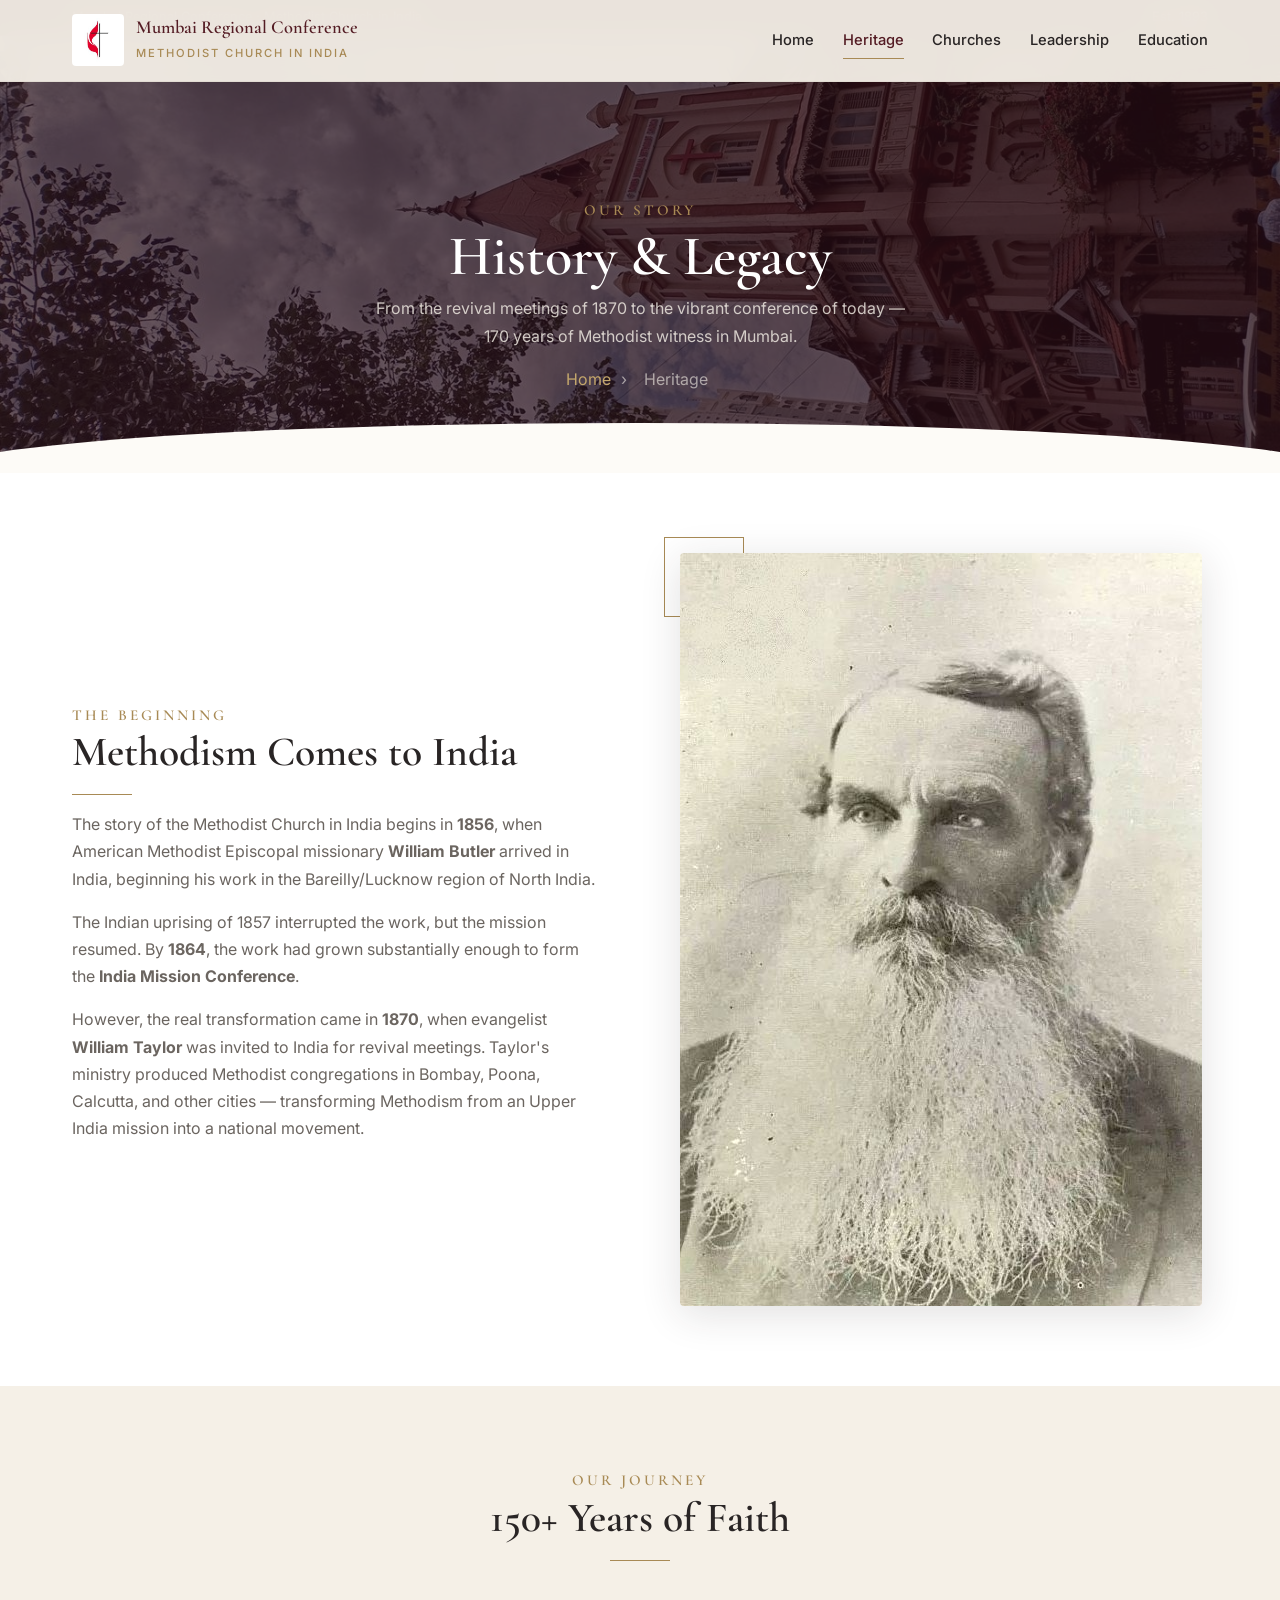
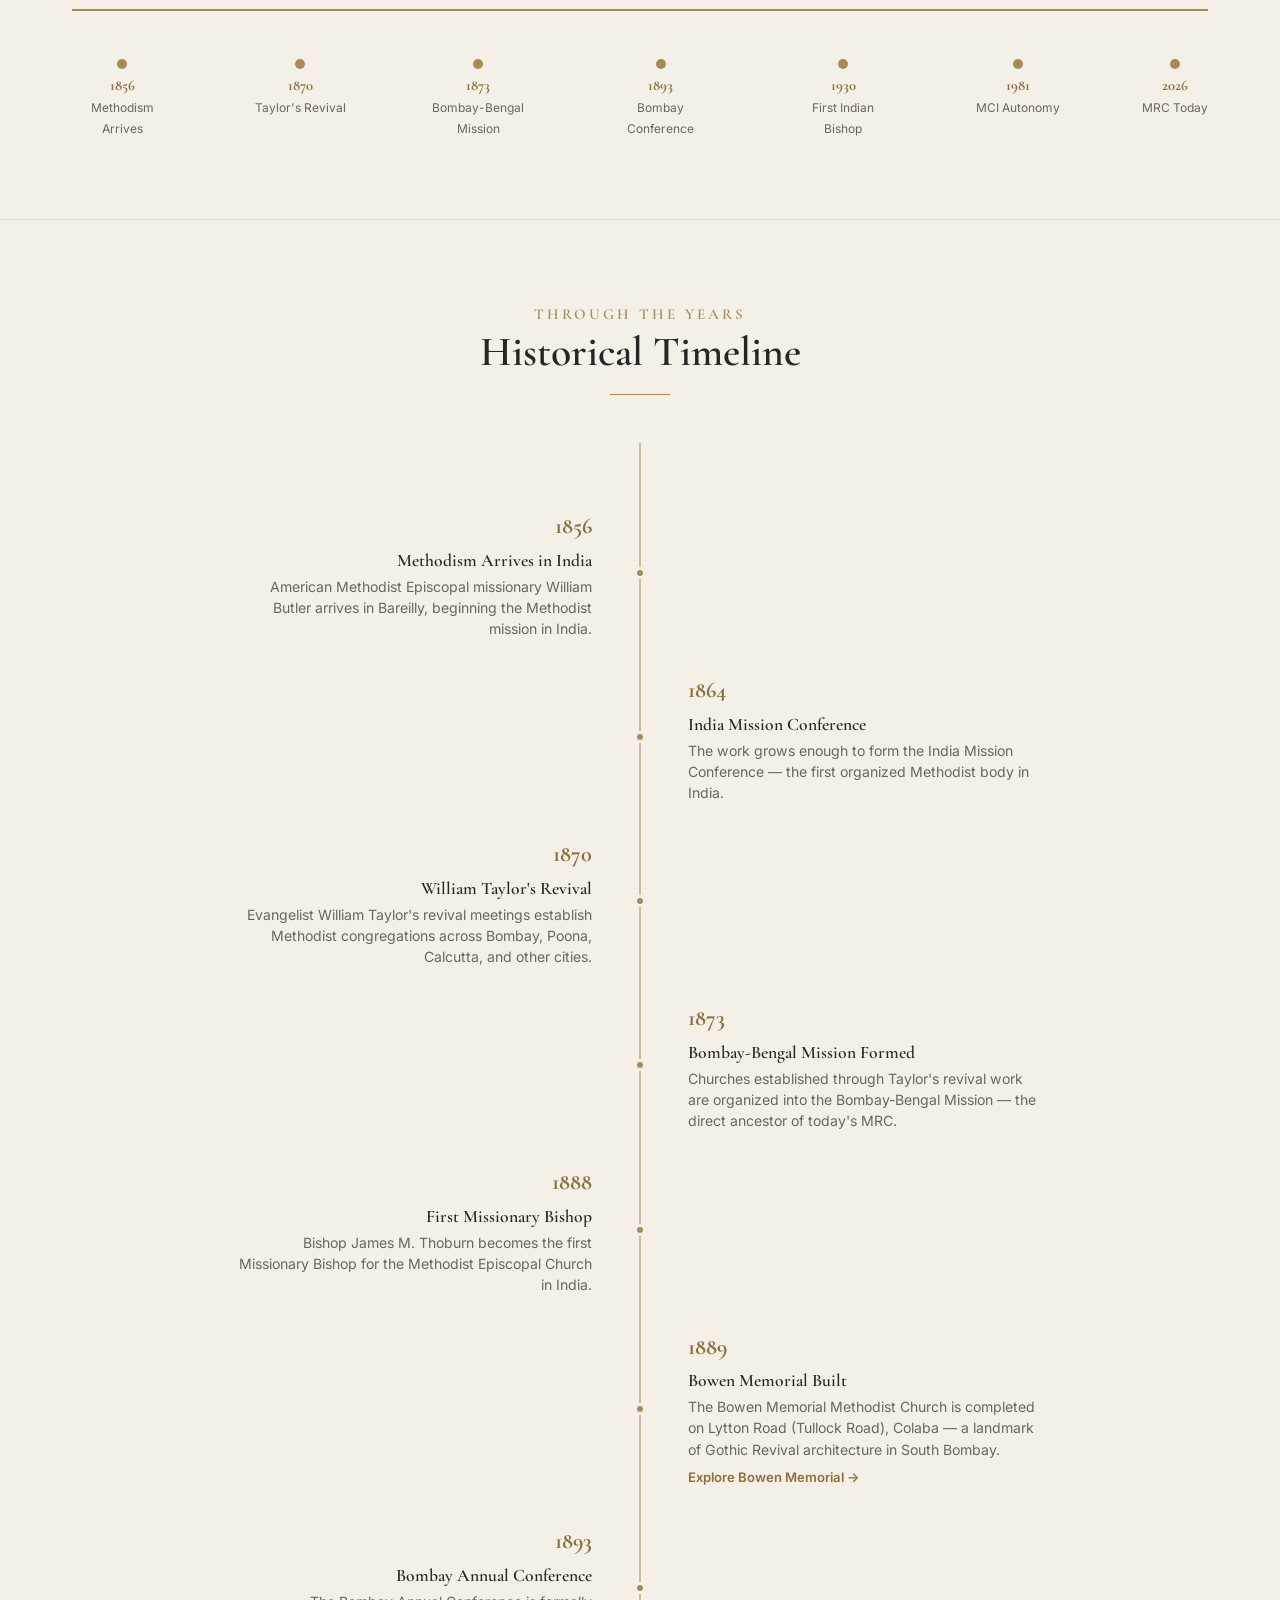
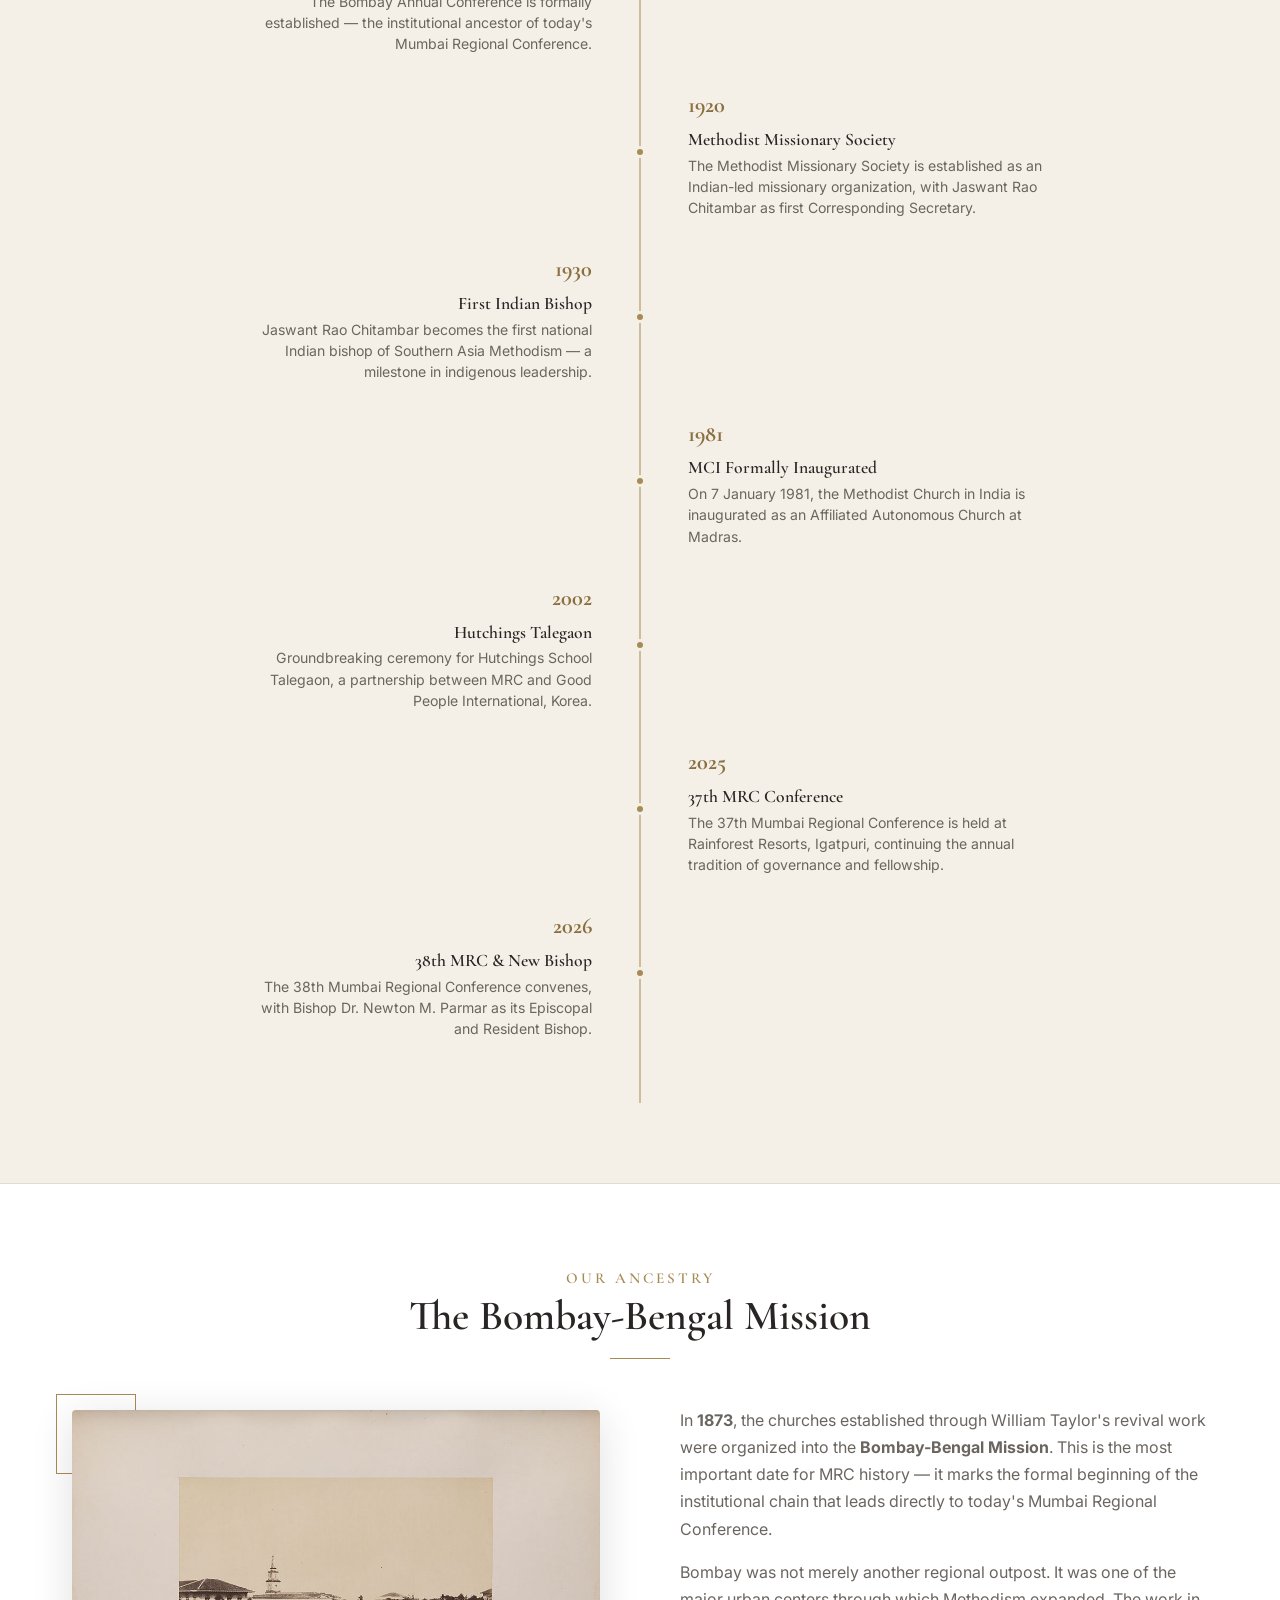
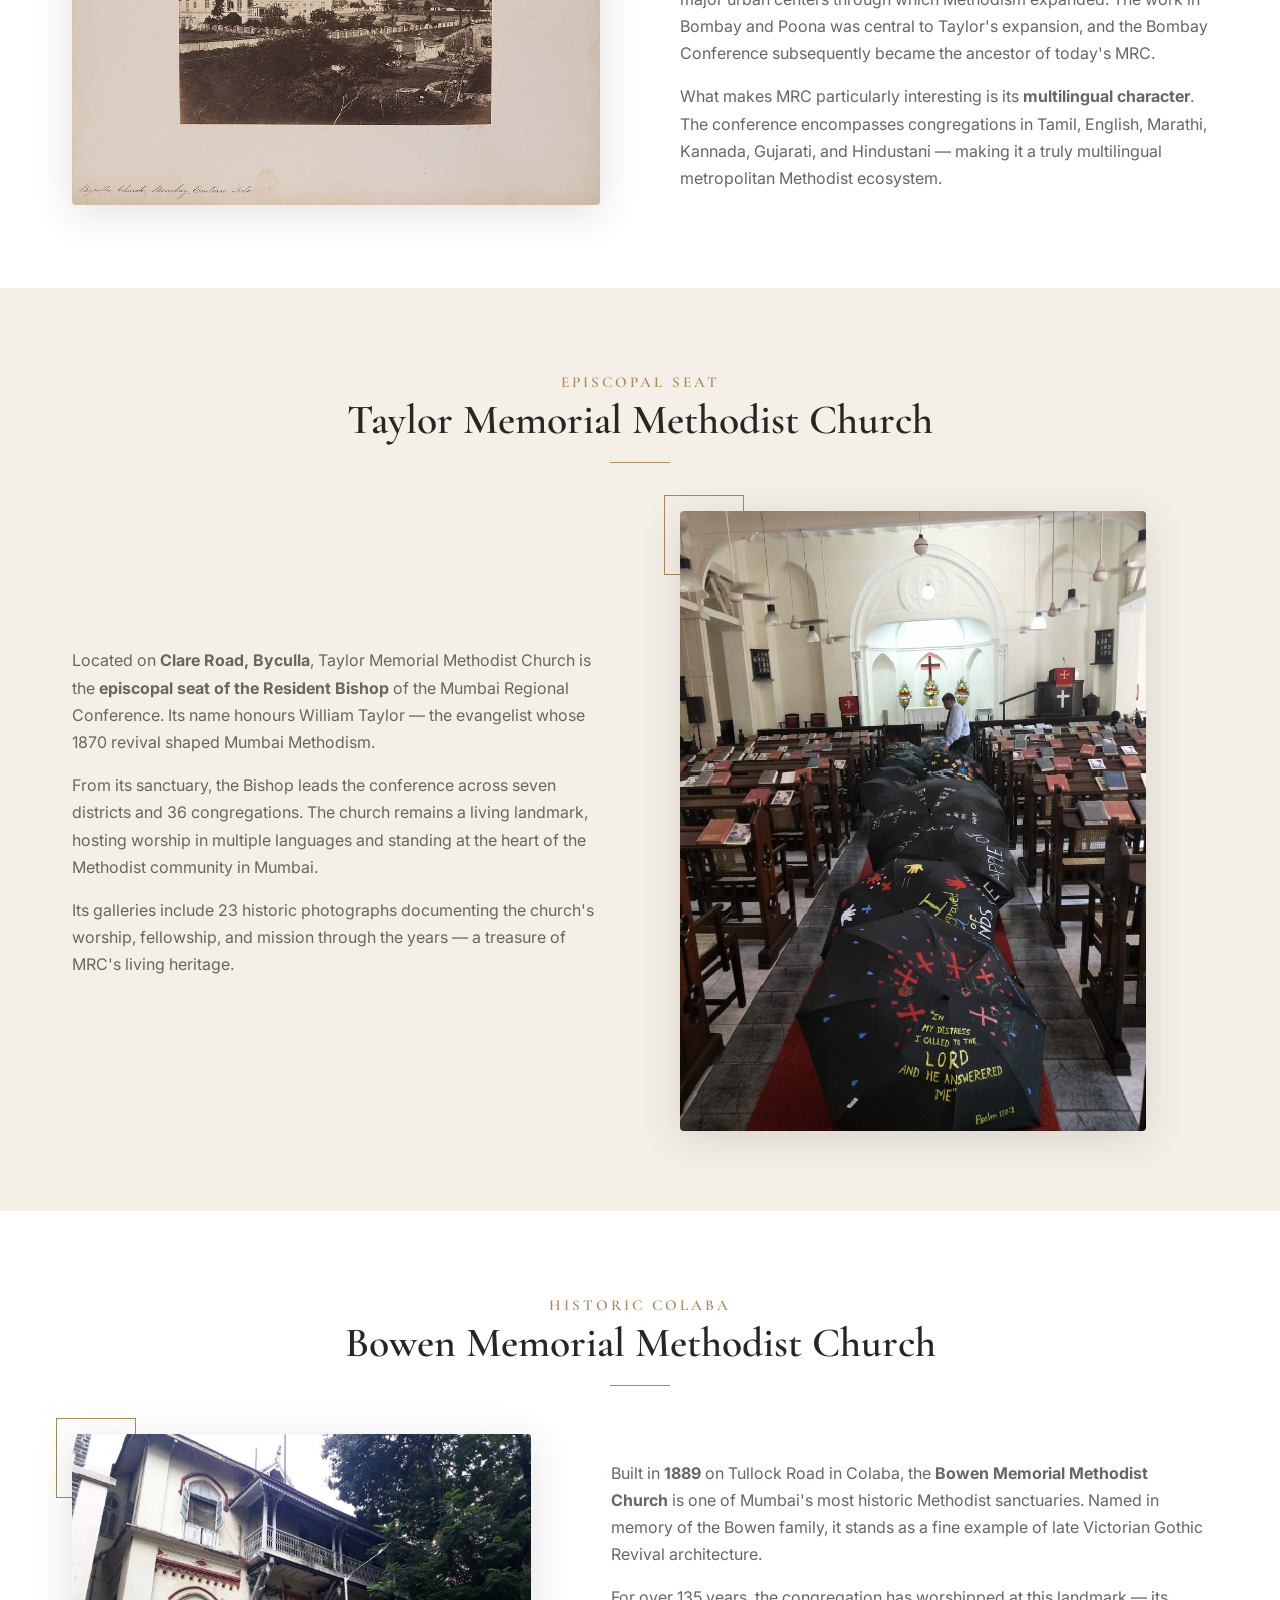
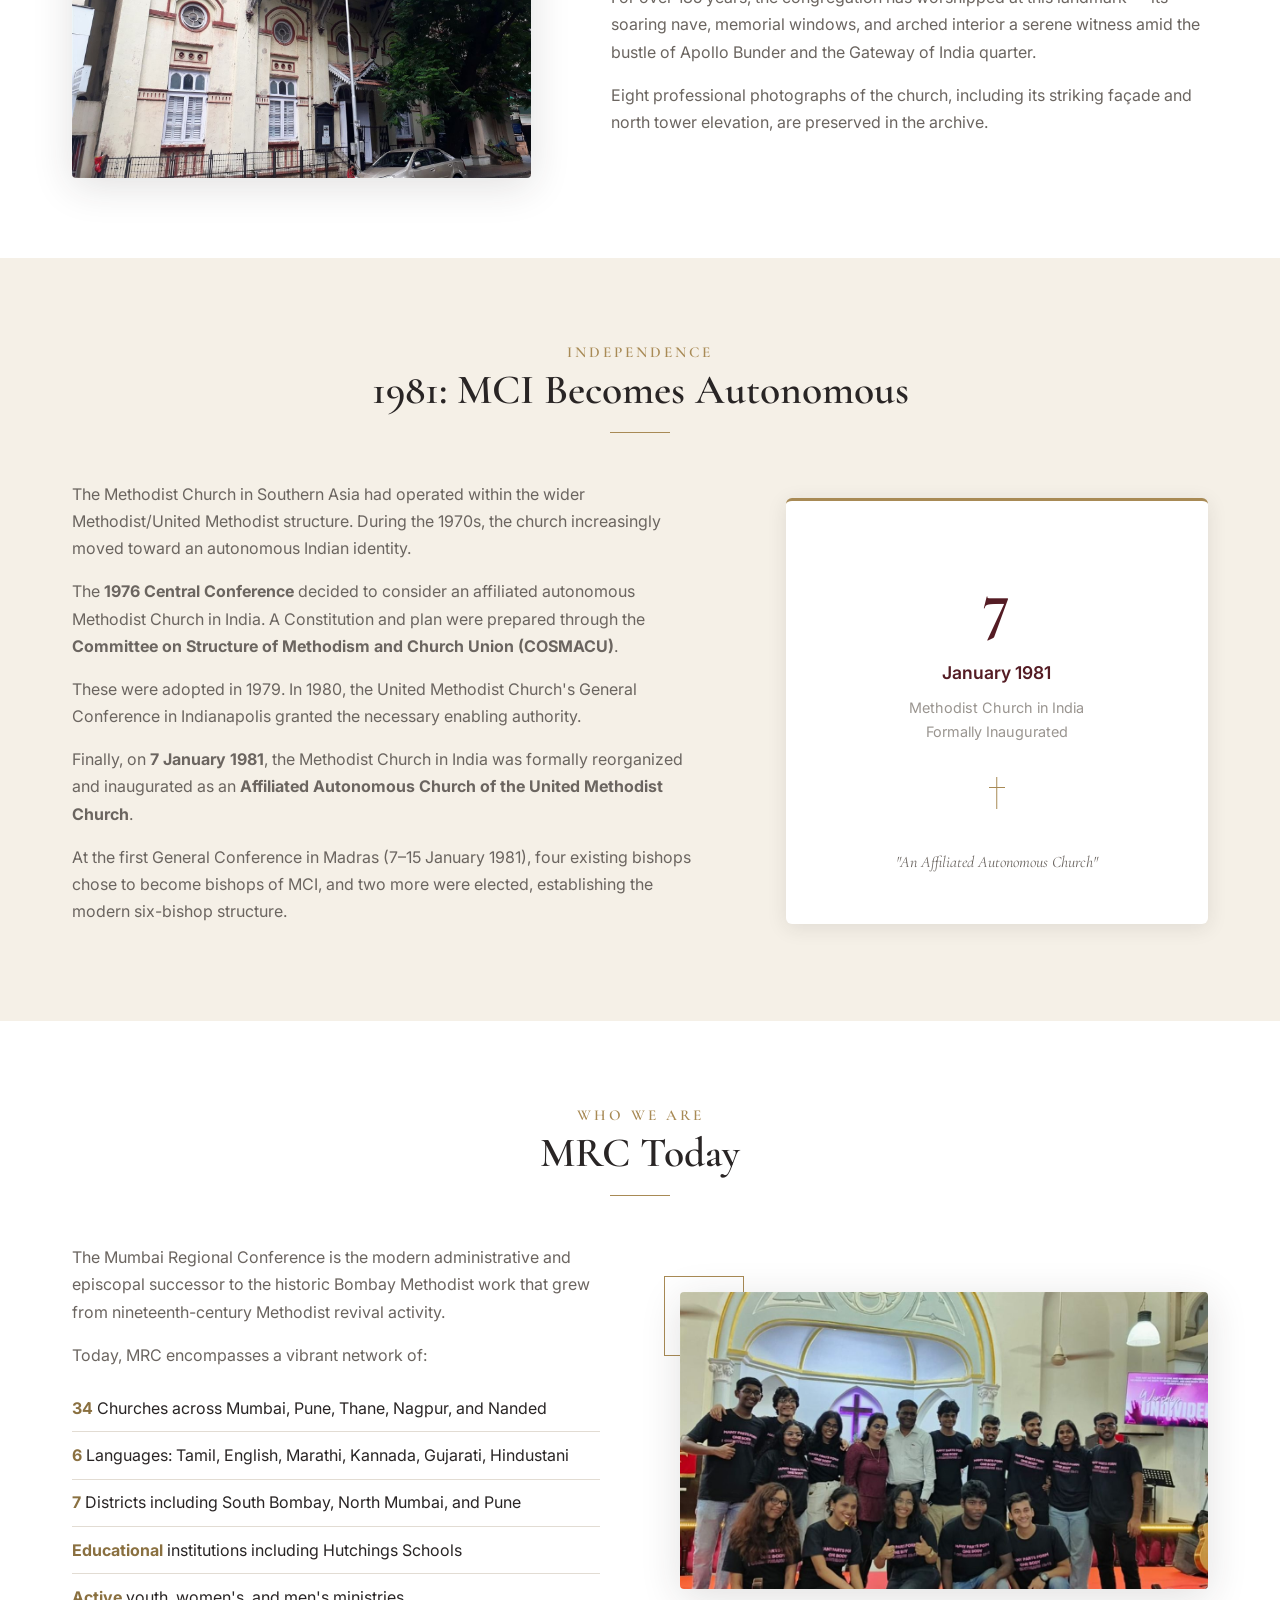
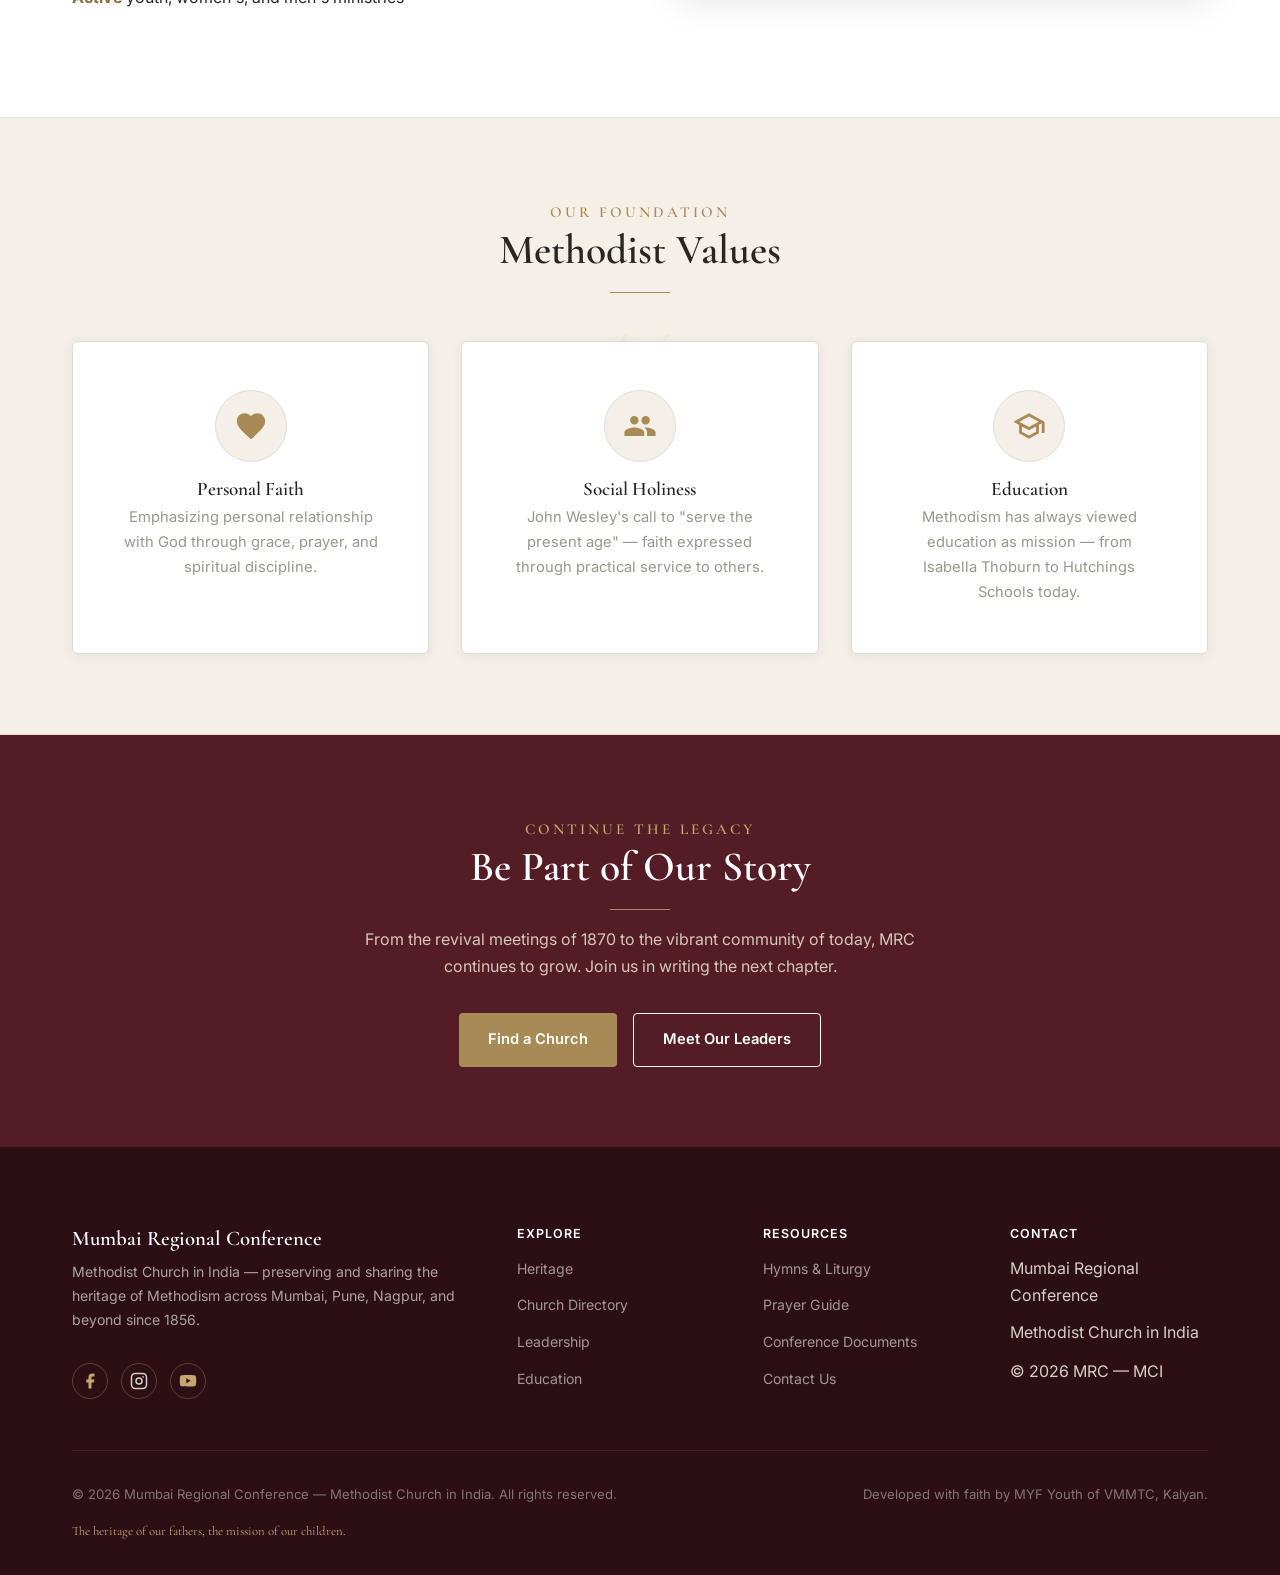
==== commit 118aecca: "Updated Footer and Readme" ====
--- a/about.html
+++ b/about.html
@@ -433,6 +433,7 @@
       </div>
       <div class="footer-bottom">
         <p>© 2026 Mumbai Regional Conference — Methodist Church in India. All rights reserved.</p>
+        <p>Developed with faith by MYF Youth of VMMTC, Kalyan.</p>
         <p style="font-family: var(--font-accent); color: var(--brass-light); font-size: 0.8rem;">The heritage of our fathers, the mission of our children.</p>
       </div>
     </div>
--- a/css/style.css
+++ b/css/style.css
@@ -300,7 +300,7 @@
   opacity: 1;
 }
 .hero-carousel .hero-slide img {
-  transform-origin: left center;
+  transform-origin: center center;
   will-change: transform;
 }
 .hero-carousel .hero-slide.active img {
@@ -1380,12 +1380,13 @@
     transition: none;
   }
   .hero-editorial { flex-direction: column; }
-  .hero-editorial-image { position: relative; width: 100%; height: 52vh; }
   .hero-editorial-panel {
     width: 100%;
     flex: 1;
-    padding: var(--spacing-lg) var(--spacing-md);
-    background: linear-gradient(180deg, rgba(28,12,18,0.92) 0%, rgba(28,12,18,0.96) 100%);
+    min-height: 100vh;
+    justify-content: flex-end;
+    padding: var(--spacing-xl) var(--spacing-md) var(--spacing-lg);
+    background: linear-gradient(180deg, rgba(28,12,18,0.15) 0%, rgba(28,12,18,0.4) 45%, rgba(28,12,18,0.88) 75%, rgba(28,12,18,0.96) 100%);
   }
   .hero-editorial-panel::before { display: none; }
   .about-preview { grid-template-columns: 1fr; }
